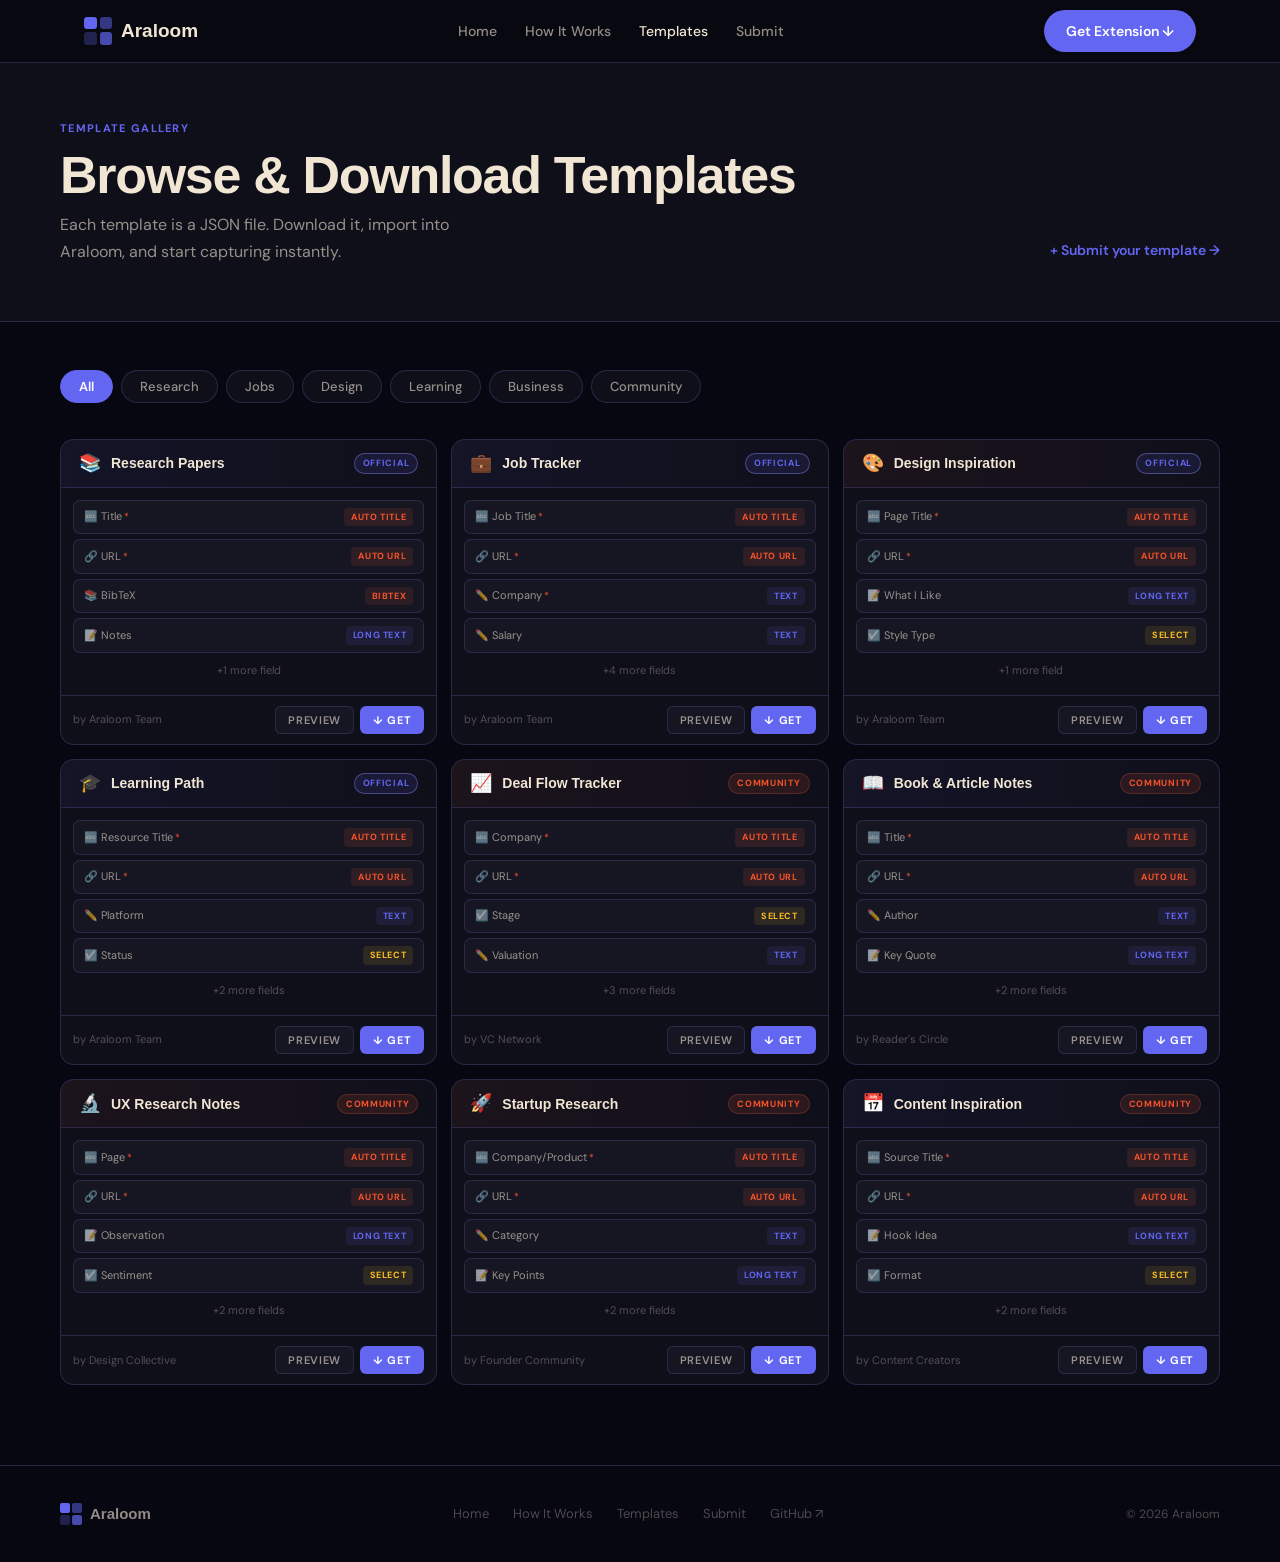
==== gallery.html @ 1cec3604 "Initial WIP site :)" ====
<!DOCTYPE html>
<html lang="en">

<head>
  <meta charset="UTF-8">
  <meta name="viewport" content="width=device-width, initial-scale=1.0">
  <title>Template Gallery : Araloom</title>
  <meta name="description"
    content="Browse and download Araloom templates. Import JSON templates into the extension instantly.">
  <link rel="preconnect" href="https://fonts.googleapis.com">
  <link
    href="https://fonts.googleapis.com/css2?family=ital,wght@0,400;0,500;0,700;1,400&family=DM+Sans:opsz,wght@9..40,300;9..40,400;9..40,500;9..40,700&display=swap"
    rel="stylesheet">
  <link rel="stylesheet" href="shared.css">
  <style>
    .page-hero {
      padding: 120px 24px 56px;
      border-bottom: 1px solid var(--border);
      background: var(--surface);
    }

    .page-hero-inner {
      max-width: 1160px;
      margin: 0 auto;
      display: flex;
      align-items: flex-end;
      justify-content: space-between;
      gap: 24px;
      flex-wrap: wrap;
    }

    .page-hero h1 {
      font-size: clamp(32px, 4.5vw, 52px);
      margin-bottom: 10px;
    }

    .page-hero p {
      font-size: 16px;
      color: var(--text-dim);
      max-width: 440px;
    }

    .submit-link {
      color: var(--indigo);
      text-decoration: none;
      font-size: 14px;
      font-weight: 600;
      display: flex;
      align-items: center;
      gap: 5px;
      white-space: nowrap;
      transition: opacity 0.2s;
      padding-bottom: 4px;
    }

    .submit-link:hover {
      opacity: 0.7;
    }

    /* Gallery layout */
    #gallery-section {
      background: var(--bg);
      padding: 48px 24px 80px;
    }

    .filter-bar {
      display: flex;
      gap: 8px;
      flex-wrap: wrap;
      margin-bottom: 36px;
    }

    .filter-btn {
      background: var(--surface);
      border: 1px solid var(--border);
      border-radius: 100px;
      padding: 7px 18px;
      font-size: 13px;
      font-weight: 500;
      color: var(--text-dim);
      cursor: pointer;
      transition: all 0.2s;
      font-family: 'DM Sans', sans-serif;
    }

    .filter-btn:hover {
      color: var(--text);
      border-color: rgba(255, 255, 255, 0.14);
    }

    .filter-btn.active {
      background: var(--indigo);
      border-color: var(--indigo);
      color: #fff;
      font-weight: 600;
    }

    .template-grid {
      display: grid;
      grid-template-columns: repeat(3, 1fr);
      gap: 14px;
    }

    .template-card {
      background: var(--surface);
      border: 1px solid var(--border);
      border-radius: 14px;
      overflow: hidden;
      transition: border-color 0.25s, transform 0.22s;
      display: flex;
      flex-direction: column;
      cursor: default;
    }

    .template-card:hover {
      border-color: var(--indigo-border);
      transform: translateY(-4px);
    }

    .card-thumb {
      height: 48px;
      padding: 0 18px;
      display: flex;
      align-items: center;
      gap: 10px;
      border-bottom: 1px solid var(--border);
    }

    .card-icon {
      font-size: 18px;
    }

    .card-name {
      font-family: 'Syne', sans-serif;
      font-weight: 700;
      font-size: 14px;
    }

    .card-badge {
      margin-left: auto;
      font-size: 9px;
      font-weight: 700;
      text-transform: uppercase;
      letter-spacing: 0.08em;
      padding: 2px 8px;
      border-radius: 100px;
      background: var(--orange-dim);
      color: var(--orange);
      border: 1px solid var(--orange-border);
    }

    .card-badge.official {
      background: var(--indigo-dim);
      color: var(--indigo);
      border-color: var(--indigo-border);
    }

    .card-fields {
      padding: 12px;
      display: flex;
      flex-direction: column;
      gap: 5px;
      flex: 1;
    }

    .card-field {
      background: var(--surface2);
      border: 1px solid var(--border);
      border-radius: 7px;
      padding: 7px 10px;
      display: flex;
      align-items: center;
      justify-content: space-between;
      gap: 8px;
    }

    .card-field-label {
      font-size: 11px;
      color: var(--text-dim);
    }

    .card-field-label .req {
      color: var(--orange);
      margin-left: 2px;
      font-size: 10px;
    }

    .field-type-pill {
      font-size: 9px;
      font-weight: 700;
      text-transform: uppercase;
      letter-spacing: 0.07em;
      padding: 2px 7px;
      border-radius: 4px;
      flex-shrink: 0;
    }

    .pill-auto {
      background: var(--orange-dim);
      color: var(--orange);
    }

    .pill-text {
      background: rgba(99, 102, 241, 0.1);
      color: var(--indigo);
    }

    .pill-textarea {
      background: rgba(99, 102, 241, 0.1);
      color: var(--indigo);
    }

    .pill-tags {
      background: rgba(52, 211, 153, 0.1);
      color: #34d399;
    }

    .pill-select {
      background: rgba(251, 191, 36, 0.1);
      color: #fbbf24;
    }

    .pill-bibtex {
      background: rgba(232, 93, 58, 0.1);
      color: var(--orange);
    }

    .pill-date {
      background: rgba(99, 102, 241, 0.1);
      color: var(--indigo);
    }

    .pill-number {
      background: rgba(99, 102, 241, 0.1);
      color: var(--indigo);
    }

    .pill-url {
      background: rgba(99, 102, 241, 0.1);
      color: var(--indigo);
    }

    .pill-default {
      background: var(--surface);
      color: var(--text-dim);
    }

    .card-footer {
      padding: 10px 12px;
      border-top: 1px solid var(--border);
      display: flex;
      align-items: center;
      justify-content: space-between;
      gap: 8px;
    }

    .card-author {
      font-size: 11px;
      color: var(--text-faint);
    }

    .card-actions {
      display: flex;
      gap: 6px;
    }

    .btn-dl {
      background: var(--indigo);
      color: #fff;
      border: none;
      border-radius: 6px;
      padding: 6px 13px;
      font-size: 11px;
      font-weight: 700;
      cursor: pointer;
      transition: opacity 0.2s;
      font-family: 'DM Sans', sans-serif;
      display: flex;
      align-items: center;
      gap: 4px;
      text-transform: uppercase;
      letter-spacing: 0.06em;
    }

    .btn-dl:hover {
      opacity: 0.82;
    }

    .btn-prev {
      background: var(--surface2);
      color: var(--text-dim);
      border: 1px solid var(--border);
      border-radius: 6px;
      padding: 6px 12px;
      font-size: 11px;
      font-weight: 600;
      cursor: pointer;
      transition: all 0.2s;
      font-family: 'DM Sans', sans-serif;
      text-transform: uppercase;
      letter-spacing: 0.06em;
    }

    .btn-prev:hover {
      border-color: var(--indigo-border);
      color: var(--text);
    }

    /* Empty state */
    .empty-state {
      grid-column: 1/-1;
      text-align: center;
      padding: 60px 20px;
      color: var(--text-faint);
      font-size: 15px;
    }

    /* ── MODAL ── */
    .modal {
      max-width: 560px;
    }

    .modal-meta-row {
      display: flex;
      gap: 10px;
      margin-bottom: 18px;
      flex-wrap: wrap;
    }

    .modal-meta-item {
      background: var(--bg);
      border: 1px solid var(--border);
      border-radius: 8px;
      padding: 10px 14px;
      flex: 1;
      min-width: 120px;
    }

    .modal-meta-label {
      font-size: 10px;
      text-transform: uppercase;
      letter-spacing: 0.1em;
      color: var(--text-faint);
      margin-bottom: 4px;
    }

    .modal-meta-val {
      font-size: 14px;
      color: var(--text);
      font-weight: 500;
    }

    .modal-fields-title {
      font-size: 11px;
      text-transform: uppercase;
      letter-spacing: 0.09em;
      color: var(--text-faint);
      margin-bottom: 10px;
    }

    .modal-fields {
      display: flex;
      flex-direction: column;
      gap: 6px;
      margin-bottom: 20px;
    }

    .modal-field {
      background: var(--bg);
      border: 1px solid var(--border);
      border-radius: 8px;
      padding: 10px 14px;
      display: flex;
      align-items: center;
      justify-content: space-between;
    }

    .modal-field-left {
      display: flex;
      flex-direction: column;
      gap: 2px;
    }

    .modal-field-name {
      font-size: 13px;
      color: var(--text);
      font-weight: 500;
    }

    .modal-field-hint {
      font-size: 11px;
      color: var(--text-faint);
    }

    .modal-field-right {
      display: flex;
      align-items: center;
      gap: 6px;
    }

    .req-dot {
      font-size: 10px;
      color: var(--orange);
      font-weight: 700;
      padding: 2px 7px;
      border-radius: 4px;
      background: var(--orange-dim);
      border: 1px solid var(--orange-border);
    }

    .modal-download-btn {
      width: 100%;
      background: var(--indigo);
      color: #fff;
      border: none;
      border-radius: 10px;
      padding: 14px;
      font-size: 14px;
      font-weight: 700;
      cursor: pointer;
      transition: opacity 0.2s;
      font-family: 'Syne', sans-serif;
      display: flex;
      align-items: center;
      justify-content: center;
      gap: 8px;
    }

    .modal-download-btn:hover {
      opacity: 0.86;
    }

    @media (max-width: 860px) {
      .template-grid {
        grid-template-columns: repeat(2, 1fr);
      }
    }

    @media (max-width: 560px) {
      .template-grid {
        grid-template-columns: 1fr;
      }

      .page-hero-inner {
        flex-direction: column;
        align-items: flex-start;
      }
    }
  </style>
</head>

<body>

  <nav>
    <div class="nav-inner">
      <a href="index.html" class="nav-logo">
        <div class="logo-mark"><span></span><span></span><span></span><span></span></div>
        Araloom
      </a>
      <ul class="nav-links">
        <li><a href="index.html">Home</a></li>
        <li><a href="how-it-works.html">How It Works</a></li>
        <li><a href="gallery.html" class="active">Templates</a></li>
        <li><a href="submit.html">Submit</a></li>
      </ul>
      <a href="#" class="btn-primary">Get Extension ↓</a>
    </div>
  </nav>

  <div class="page-hero">
    <div class="page-hero-inner">
      <div>
        <div class="section-label">Template Gallery</div>
        <h1>Browse & Download Templates</h1>
        <p>Each template is a JSON file. Download it, import into Araloom, and start capturing instantly.</p>
      </div>
      <a href="submit.html" class="submit-link">+ Submit your template →</a>
    </div>
  </div>

  <section id="gallery-section">
    <div class="container">
      <div class="filter-bar" id="filter-bar">
        <button class="filter-btn active" data-tag="all">All</button>
        <button class="filter-btn" data-tag="research">Research</button>
        <button class="filter-btn" data-tag="jobs">Jobs</button>
        <button class="filter-btn" data-tag="design">Design</button>
        <button class="filter-btn" data-tag="learning">Learning</button>
        <button class="filter-btn" data-tag="business">Business</button>
        <button class="filter-btn" data-tag="community">Community</button>
      </div>
      <div class="template-grid" id="template-grid"></div>
    </div>
  </section>

  <!-- MODAL -->
  <div class="modal-overlay" id="modal-overlay">
    <div class="modal" id="modal">
      <div class="modal-header">
        <h3 id="modal-title"></h3>
        <button class="modal-close" id="modal-close">✕</button>
      </div>
      <div class="modal-body">
        <p id="modal-desc" style="color:var(--text-dim); font-size:15px; margin-bottom:18px;"></p>
        <div class="modal-meta-row">
          <div class="modal-meta-item">
            <div class="modal-meta-label">Author</div>
            <div class="modal-meta-val" id="modal-author"></div>
          </div>
          <div class="modal-meta-item">
            <div class="modal-meta-label">Category</div>
            <div class="modal-meta-val" id="modal-category"></div>
          </div>
          <div class="modal-meta-item">
            <div class="modal-meta-label">Fields</div>
            <div class="modal-meta-val" id="modal-field-count"></div>
          </div>
        </div>
        <div class="modal-fields-title">Template Fields</div>
        <div class="modal-fields" id="modal-fields"></div>
        <button class="modal-download-btn" id="modal-dl-btn">↓ Download Template (.json)</button>
      </div>
    </div>
  </div>

  <footer>
    <div class="footer-inner">
      <div class="footer-logo">
        <div class="logo-mark" style="width:22px;height:22px;gap:2px;">
          <span style="border-radius:2px;"></span><span style="border-radius:2px;"></span>
          <span style="border-radius:2px;"></span><span style="border-radius:2px;"></span>
        </div>
        Araloom
      </div>
      <div class="footer-links">
        <a href="index.html">Home</a>
        <a href="how-it-works.html">How It Works</a>
        <a href="gallery.html">Templates</a>
        <a href="submit.html">Submit</a>
        <a href="https://github.com/YOUR_USERNAME/araloom" target="_blank" rel="noopener">GitHub ↗</a>
      </div>
      <div class="footer-copy">© 2026 Araloom</div>
    </div>
  </footer>

  <script>
    // ─────────────────────────────────────────────────────────────
    // TEMPLATE REGISTRY
    // In production: replace this array with a fetch() from your
    // GitHub raw URL, e.g.:
    //   const res = await fetch('https://raw.githubusercontent.com/YOUR_USERNAME/araloom/main/templates/registry.json');
    //   const { templates } = await res.json();
    //
    // Each template object mirrors your actual JSON format.
    // ─────────────────────────────────────────────────────────────
    const templates = [
      {
        id: "tab_mnksbnl6_f169c7r",
        name: "Research Papers",
        description: "Simplified capture for academic research title, URL, BibTeX citation, notes, and tags.",
        author: "Araloom Team",
        authorType: "official",
        category: "research",
        icon: "📚",
        color: "#6366f1",
        file: "research-papers.json",
        fieldSchema: [
          { id: "f1", label: "Title", type: "auto_title", required: true },
          { id: "f2", label: "URL", type: "auto_url", required: true },
          { id: "f3", label: "BibTeX", type: "bibtex", required: false, subFields: ["author", "year", "journal", "doi", "title"] },
          { id: "f4", label: "Notes", type: "textarea", required: false, placeholder: "Brief summary or takeaway..." },
          { id: "f5", label: "Tags", type: "tags", required: false, placeholder: "ai, nlp, math..." }
        ]
      },
      {
        id: "tpl_jobs_001",
        name: "Job Tracker",
        description: "Track applications from LinkedIn, Indeed, or any job board. Status, salary, deadline in one view.",
        author: "Araloom Team",
        authorType: "official",
        category: "jobs",
        icon: "💼",
        color: "#6366f1",
        file: "job-tracker.json",
        fieldSchema: [
          { id: "f1", label: "Job Title", type: "auto_title", required: true },
          { id: "f2", label: "URL", type: "auto_url", required: true },
          { id: "f3", label: "Company", type: "text", required: true },
          { id: "f4", label: "Salary", type: "text", required: false },
          {
            id: "f5", label: "Status", type: "select", required: false,
            options: ["Saved", "Applied", "Interviewing", "Offer", "Rejected"]
          },
          { id: "f6", label: "Deadline", type: "date", required: false },
          { id: "f7", label: "Notes", type: "textarea", required: false, placeholder: "Impressions, contacts, next steps..." },
          { id: "f8", label: "Tags", type: "tags", required: false }
        ]
      },
      {
        id: "tpl_design_001",
        name: "Design Inspiration",
        description: "Collect UI references, color palettes, and typography from any website. Build your visual moodboard.",
        author: "Araloom Team",
        authorType: "official",
        category: "design",
        icon: "🎨",
        color: "#e85d3a",
        file: "design-inspiration.json",
        fieldSchema: [
          { id: "f1", label: "Page Title", type: "auto_title", required: true },
          { id: "f2", label: "URL", type: "auto_url", required: true },
          { id: "f3", label: "What I Like", type: "textarea", required: false, placeholder: "Layout, colors, type choices..." },
          {
            id: "f4", label: "Style Type", type: "select", required: false,
            options: ["Minimal", "Brutalist", "Glassmorphism", "Gradient", "Dark", "Light", "Editorial"]
          },
          { id: "f5", label: "Tags", type: "tags", required: false, placeholder: "typography, dark-mode, cards..." }
        ]
      },
      {
        id: "tpl_learning_001",
        name: "Learning Path",
        description: "Structure online courses and tutorials. Track what you've learned and what to do next.",
        author: "Araloom Team",
        authorType: "official",
        category: "learning",
        icon: "🎓",
        color: "#6366f1",
        file: "learning-path.json",
        fieldSchema: [
          { id: "f1", label: "Resource Title", type: "auto_title", required: true },
          { id: "f2", label: "URL", type: "auto_url", required: true },
          { id: "f3", label: "Platform", type: "text", required: false },
          {
            id: "f4", label: "Status", type: "select", required: false,
            options: ["Not Started", "In Progress", "Completed", "Revisit"]
          },
          { id: "f5", label: "Key Takeaways", type: "textarea", required: false },
          { id: "f6", label: "Tags", type: "tags", required: false, placeholder: "python, ml, beginner..." }
        ]
      },
      {
        id: "tpl_biz_001",
        name: "Deal Flow Tracker",
        description: "Track startups, funding rounds, and investment signals from Crunchbase, TechCrunch, and more.",
        author: "VC Network",
        authorType: "community",
        category: "business",
        icon: "📈",
        color: "#e85d3a",
        file: "deal-flow.json",
        fieldSchema: [
          { id: "f1", label: "Company", type: "auto_title", required: true },
          { id: "f2", label: "URL", type: "auto_url", required: true },
          {
            id: "f3", label: "Stage", type: "select", required: false,
            options: ["Pre-seed", "Seed", "Series A", "Series B", "Growth", "Public"]
          },
          { id: "f4", label: "Valuation", type: "text", required: false },
          {
            id: "f5", label: "Thesis Fit", type: "select", required: false,
            options: ["Strong", "Moderate", "Weak", "Pass"]
          },
          { id: "f6", label: "Notes", type: "textarea", required: false },
          { id: "f7", label: "Tags", type: "tags", required: false, placeholder: "ai, fintech, b2b..." }
        ]
      },
      {
        id: "tpl_books_001",
        name: "Book & Article Notes",
        description: "Capture quotes, key ideas, and action items from anything you read online.",
        author: "Reader's Circle",
        authorType: "community",
        category: "learning",
        icon: "📖",
        color: "#6366f1",
        file: "book-notes.json",
        fieldSchema: [
          { id: "f1", label: "Title", type: "auto_title", required: true },
          { id: "f2", label: "URL", type: "auto_url", required: true },
          { id: "f3", label: "Author", type: "text", required: false },
          { id: "f4", label: "Key Quote", type: "textarea", required: false, placeholder: "The most important line..." },
          { id: "f5", label: "My Takeaway", type: "textarea", required: false },
          { id: "f6", label: "Tags", type: "tags", required: false }
        ]
      },
      {
        id: "tpl_ux_001",
        name: "UX Research Notes",
        description: "Collect competitor flows, user feedback patterns, and usability observations from any website.",
        author: "Design Collective",
        authorType: "community",
        category: "design",
        icon: "🔬",
        color: "#e85d3a",
        file: "ux-research.json",
        fieldSchema: [
          { id: "f1", label: "Page", type: "auto_title", required: true },
          { id: "f2", label: "URL", type: "auto_url", required: true },
          { id: "f3", label: "Observation", type: "textarea", required: false, placeholder: "What did you notice?" },
          {
            id: "f4", label: "Sentiment", type: "select", required: false,
            options: ["Positive", "Neutral", "Negative", "Mixed"]
          },
          { id: "f5", label: "Project Link", type: "text", required: false, placeholder: "@ProjectName" },
          { id: "f6", label: "Tags", type: "tags", required: false, placeholder: "onboarding, nav, cta..." }
        ]
      },
      {
        id: "tpl_startup_001",
        name: "Startup Research",
        description: "Track competitors, product launches, and market positioning from any source across the web.",
        author: "Founder Community",
        authorType: "community",
        category: "research",
        icon: "🚀",
        color: "#e85d3a",
        file: "startup-research.json",
        fieldSchema: [
          { id: "f1", label: "Company/Product", type: "auto_title", required: true },
          { id: "f2", label: "URL", type: "auto_url", required: true },
          { id: "f3", label: "Category", type: "text", required: false },
          { id: "f4", label: "Key Points", type: "textarea", required: false },
          {
            id: "f5", label: "Threat Level", type: "select", required: false,
            options: ["Low", "Medium", "High", "Watch"]
          },
          { id: "f6", label: "Tags", type: "tags", required: false }
        ]
      },
      {
        id: "tpl_content_001",
        name: "Content Inspiration",
        description: "Save ideas, hooks, and references for posts, videos, newsletters, and threads.",
        author: "Content Creators",
        authorType: "community",
        category: "business",
        icon: "📅",
        color: "#6366f1",
        file: "content-calendar.json",
        fieldSchema: [
          { id: "f1", label: "Source Title", type: "auto_title", required: true },
          { id: "f2", label: "URL", type: "auto_url", required: true },
          { id: "f3", label: "Hook Idea", type: "textarea", required: false, placeholder: "How could this become a post?" },
          {
            id: "f4", label: "Format", type: "select", required: false,
            options: ["Thread", "Newsletter", "Video", "Blog", "Short"]
          },
          {
            id: "f5", label: "Status", type: "select", required: false,
            options: ["Idea", "Draft", "Scheduled", "Published"]
          },
          { id: "f6", label: "Tags", type: "tags", required: false }
        ]
      }
    ];

    // ─────────────────────────────────────────────────────────────
    // FIELD TYPE → DISPLAY
    // ─────────────────────────────────────────────────────────────
    const TYPE_META = {
      auto_title: { label: "Auto Title", pill: "pill-auto", icon: "🔤" },
      auto_url: { label: "Auto URL", pill: "pill-auto", icon: "🔗" },
      text: { label: "Text", pill: "pill-text", icon: "✏️" },
      textarea: { label: "Long Text", pill: "pill-textarea", icon: "📝" },
      tags: { label: "Tags", pill: "pill-tags", icon: "🏷️" },
      select: { label: "Select", pill: "pill-select", icon: "☑️" },
      bibtex: { label: "BibTeX", pill: "pill-bibtex", icon: "📚" },
      date: { label: "Date", pill: "pill-date", icon: "📅" },
      number: { label: "Number", pill: "pill-number", icon: "🔢" },
      url: { label: "URL", pill: "pill-url", icon: "🌐" },
    };

    function typeMeta(type) {
      return TYPE_META[type] || { label: type, pill: "pill-default", icon: "⬜" };
    }

    // ─────────────────────────────────────────────────────────────
    // RENDER CARD — fields rendered from fieldSchema live
    // ─────────────────────────────────────────────────────────────
    function renderCard(t) {
      const isOfficial = t.authorType === 'official';
      const visibleFields = t.fieldSchema.slice(0, 4); // show max 4 on card
      const extra = t.fieldSchema.length - visibleFields.length;

      const fieldsHTML = visibleFields.map(f => {
        const meta = typeMeta(f.type);
        return `<div class="card-field">
      <span class="card-field-label">
        ${meta.icon} ${f.label}${f.required ? '<span class="req">*</span>' : ''}
      </span>
      <span class="field-type-pill ${meta.pill}">${meta.label}</span>
    </div>`;
      }).join('');

      const extraHTML = extra > 0
        ? `<div style="font-size:11px; color:var(--text-faint); text-align:center; padding:4px 0;">+${extra} more field${extra > 1 ? 's' : ''}</div>`
        : '';

      return `
    <div class="template-card" data-id="${t.id}" data-category="${t.category}" data-authortype="${t.authorType}">
      <div class="card-thumb" style="background:linear-gradient(90deg, ${t.color}10, transparent);">
        <span class="card-icon">${t.icon}</span>
        <span class="card-name">${t.name}</span>
        <span class="card-badge ${isOfficial ? 'official' : ''}">${isOfficial ? 'Official' : 'Community'}</span>
      </div>
      <div class="card-fields">
        ${fieldsHTML}
        ${extraHTML}
      </div>
      <div class="card-footer">
        <span class="card-author">by ${t.author}</span>
        <div class="card-actions">
          <button class="btn-prev" onclick="openModal('${t.id}')">Preview</button>
          <button class="btn-dl" onclick="downloadTemplate('${t.id}')">↓ Get</button>
        </div>
      </div>
    </div>
  `;
    }

    // ─────────────────────────────────────────────────────────────
    // FILTER + RENDER
    // ─────────────────────────────────────────────────────────────
    let activeTag = 'all';

    function renderGrid() {
      const grid = document.getElementById('template-grid');
      let filtered = templates;
      if (activeTag === 'community') {
        filtered = templates.filter(t => t.authorType === 'community');
      } else if (activeTag !== 'all') {
        filtered = templates.filter(t => t.category === activeTag);
      }
      if (filtered.length === 0) {
        grid.innerHTML = '<div class="empty-state">No templates in this category yet. <a href="submit.html" style="color:var(--indigo);">Submit one →</a></div>';
      } else {
        grid.innerHTML = filtered.map(renderCard).join('');
      }
    }

    document.getElementById('filter-bar').addEventListener('click', e => {
      const btn = e.target.closest('.filter-btn');
      if (!btn) return;
      activeTag = btn.dataset.tag;
      document.querySelectorAll('.filter-btn').forEach(b => b.classList.toggle('active', b.dataset.tag === activeTag));
      renderGrid();
    });

    // ─────────────────────────────────────────────────────────────
    // MODAL — full field preview rendered from schema
    // ─────────────────────────────────────────────────────────────
    let modalTemplate = null;

    function openModal(id) {
      const t = templates.find(x => x.id === id);
      if (!t) return;
      modalTemplate = t;

      document.getElementById('modal-title').textContent = `${t.icon} ${t.name}`;
      document.getElementById('modal-desc').textContent = t.description;
      document.getElementById('modal-author').textContent = t.author;
      document.getElementById('modal-category').textContent = t.category.charAt(0).toUpperCase() + t.category.slice(1);
      document.getElementById('modal-field-count').textContent = `${t.fieldSchema.length} fields`;

      // Render all fields in modal
      document.getElementById('modal-fields').innerHTML = t.fieldSchema.map(f => {
        const meta = typeMeta(f.type);
        const subInfo = f.subFields ? `<div class="modal-field-hint">Sub-fields: ${f.subFields.join(', ')}</div>` : '';
        const optInfo = f.options ? `<div class="modal-field-hint">Options: ${f.options.join(' · ')}</div>` : '';
        const phInfo = f.placeholder ? `<div class="modal-field-hint">e.g. "${f.placeholder}"</div>` : '';
        return `
      <div class="modal-field">
        <div class="modal-field-left">
          <div class="modal-field-name">${meta.icon} ${f.label}</div>
          ${subInfo}${optInfo}${phInfo}
        </div>
        <div class="modal-field-right">
          ${f.required ? '<span class="req-dot">Required</span>' : ''}
          <span class="field-type-pill ${meta.pill}">${meta.label}</span>
        </div>
      </div>
    `;
      }).join('');

      document.getElementById('modal-overlay').classList.add('open');
    }

    document.getElementById('modal-close').onclick = () => document.getElementById('modal-overlay').classList.remove('open');
    document.getElementById('modal-overlay').addEventListener('click', e => {
      if (e.target === document.getElementById('modal-overlay')) document.getElementById('modal-overlay').classList.remove('open');
    });

    // ─────────────────────────────────────────────────────────────
    // DOWNLOAD — fetches from your GitHub repo (raw URL)
    // Replace YOUR_USERNAME and YOUR_REPO with your real values.
    // ─────────────────────────────────────────────────────────────
    async function downloadTemplate(id) {
      const t = templates.find(x => x.id === id);
      if (!t) return;

      // In production, replace with real raw GitHub URL:
      // const url = `https://raw.githubusercontent.com/YOUR_USERNAME/YOUR_REPO/main/templates/${t.file}`;
      // const res = await fetch(url);
      // const json = await res.text();

      // DEMO: generate the JSON from registry data
      const json = JSON.stringify({
        color: t.color,
        createdAt: new Date().toISOString(),
        description: t.description,
        fieldSchema: t.fieldSchema,
        icon: t.icon,
        id: t.id,
        name: t.name,
        updatedAt: new Date().toISOString()
      }, null, 2);

      const blob = new Blob([json], { type: 'application/json' });
      const a = document.createElement('a');
      a.href = URL.createObjectURL(blob);
      a.download = `araloom-${t.file || t.id + '.json'}`;
      a.click();
      URL.revokeObjectURL(a.href);
    }

    document.getElementById('modal-dl-btn').onclick = () => {
      if (modalTemplate) downloadTemplate(modalTemplate.id);
    };

    // ─────────────────────────────────────────────────────────────
    renderGrid();
  </script>
</body>

</html>
---- shared.css ----
/* ── ARALOOM SHARED STYLES ── */
:root {
  --bg: #070711;
  --surface: #0f0f1a;
  --surface2: #161622;
  --border: rgba(50, 47, 83, 0.784);
  --border-hover: rgba(136, 138, 246, 0.486);
  --text: #f0e6d3;
  --text-dim: rgba(240, 230, 211, 0.6);
  --text-faint: rgba(240, 230, 211, 0.303);
  --indigo: #6366f1;
  --indigo-dim: rgba(99, 102, 241, 0.12);
  --indigo-border: rgba(131, 132, 239, 0.447);
  --orange: #f5532a;
  --orange-dim: rgba(232, 93, 58, 0.12);
  --orange-border: rgba(232, 93, 58, 0.25);
  --radius: 12px;
}

*,
*::before,
*::after {
  box-sizing: border-box;
  margin: 0;
  padding: 0;
}

html {
  scroll-behavior: smooth;
}

body {
  background: var(--bg);
  color: var(--text);
  font-family: 'DM Sans', sans-serif;
  font-size: 16px;
  line-height: 1.6;
  overflow-x: hidden;
  min-height: 100vh;
}

/* ── TYPOGRAPHY ── */
.font-display,
h1,
h2,
h3,
.nav-logo {
  font-family: 'Syne', sans-serif;
}

h1 {
  font-weight: 800;
  font-size: clamp(40px, 5.5vw, 68px);
  line-height: 1.05;
  letter-spacing: -0.025em;
}

h2 {
  font-weight: 800;
  font-size: clamp(28px, 4vw, 44px);
  line-height: 1.1;
  letter-spacing: -0.02em;
  margin-bottom: 14px;
}

h3 {
  font-weight: 700;
  font-size: 18px;
  margin-bottom: 8px;
}

p {
  line-height: 1.65;
}

.section-label {
  font-size: 11px;
  font-weight: 700;
  text-transform: uppercase;
  letter-spacing: 0.12em;
  color: var(--indigo);
  margin-bottom: 10px;
}

.section-sub {
  font-size: 17px;
  color: var(--text-dim);
  max-width: 520px;
  line-height: 1.65;
}

.section-header {
  margin-bottom: 52px;
}

.section-header.center {
  text-align: center;
}

.section-header.center .section-sub {
  margin: 0 auto;
}

/* ── LAYOUT ── */
.container {
  max-width: 1160px;
  margin: 0 auto;
}

section {
  padding: 88px 24px;
}

/* ── NAV ── */
nav {
  position: fixed;
  top: 0;
  left: 0;
  right: 0;
  z-index: 100;
  background: rgba(8, 8, 16, 0.9);
  backdrop-filter: blur(20px);
  border-bottom: 1px solid var(--border);
}

.nav-inner {
  max-width: 1160px;
  margin: 0 auto;
  padding: 0 24px;
  height: 62px;
  display: flex;
  align-items: center;
  justify-content: space-between;
}

.nav-logo {
  font-weight: 800;
  font-size: 19px;
  color: var(--text);
  text-decoration: none;
  display: flex;
  align-items: center;
  gap: 9px;
}

.logo-mark {
  width: 28px;
  height: 28px;
  display: grid;
  grid-template-columns: 1fr 1fr;
  gap: 3px;
}

.logo-mark span {
  border-radius: 3px;
  background: var(--indigo);
}

.logo-mark span:nth-child(2) {
  opacity: 0.5;
}

.logo-mark span:nth-child(3) {
  opacity: 0.28;
}

.logo-mark span:nth-child(4) {
  opacity: 0.7;
}

.nav-links {
  display: flex;
  align-items: center;
  gap: 28px;
  list-style: none;
}

.nav-links a {
  color: var(--text-dim);
  text-decoration: none;
  font-size: 14px;
  font-weight: 500;
  transition: color 0.2s;
}

.nav-links a:hover,
.nav-links a.active {
  color: var(--text);
}

/* ── BUTTONS ── */
.btn-primary {
  background: var(--indigo);
  color: #fff;
  border: none;
  border-radius: 100px;
  padding: 10px 22px;
  font-size: 14px;
  font-weight: 600;
  cursor: pointer;
  text-decoration: none;
  transition: opacity 0.2s, transform 0.15s;
  display: inline-flex;
  align-items: center;
  gap: 7px;
  font-family: 'DM Sans', sans-serif;
}

.btn-primary:hover {
  opacity: 0.88;
  transform: translateY(-1px);
}

.btn-ghost {
  background: transparent;
  color: var(--text);
  border: 1px solid var(--border);
  border-radius: 100px;
  padding: 10px 22px;
  font-size: 14px;
  font-weight: 500;
  cursor: pointer;
  text-decoration: none;
  transition: border-color 0.2s, transform 0.15s;
  display: inline-flex;
  align-items: center;
  gap: 7px;
  font-family: 'DM Sans', sans-serif;
}

.btn-ghost:hover {
  border-color: var(--indigo-border);
  transform: translateY(-1px);
}

.btn-sm {
  padding: 7px 16px;
  font-size: 13px;
  border-radius: 8px;
}

/* ── FOOTER ── */
footer {
  background: var(--bg);
  border-top: 1px solid var(--border);
  padding: 36px 24px;
}

.footer-inner {
  max-width: 1160px;
  margin: 0 auto;
  display: flex;
  align-items: center;
  justify-content: space-between;
  gap: 20px;
  flex-wrap: wrap;
}

.footer-logo {
  font-family: 'Syne', sans-serif;
  font-weight: 800;
  font-size: 15px;
  color: var(--text-dim);
  display: flex;
  align-items: center;
  gap: 8px;
}

.footer-links {
  display: flex;
  gap: 24px;
}

.footer-links a {
  font-size: 13px;
  color: var(--text-faint);
  text-decoration: none;
  transition: color 0.2s;
}

.footer-links a:hover {
  color: var(--text-dim);
}

.footer-copy {
  font-size: 12px;
  color: var(--text-faint);
}

/* ── MODAL ── */
.modal-overlay {
  position: fixed;
  inset: 0;
  z-index: 200;
  background: rgba(0, 0, 0, 0.78);
  backdrop-filter: blur(10px);
  display: none;
  align-items: center;
  justify-content: center;
  padding: 20px;
}

.modal-overlay.open {
  display: flex;
}

.modal {
  background: var(--surface);
  border: 1px solid var(--border);
  border-radius: 18px;
  width: 100%;
  max-height: 92vh;
  overflow-y: auto;
}

.modal-header {
  padding: 22px 26px;
  border-bottom: 1px solid var(--border);
  display: flex;
  align-items: center;
  justify-content: space-between;
  position: sticky;
  top: 0;
  background: var(--surface);
  z-index: 1;
}

.modal-header h3 {
  font-size: 18px;
}

.modal-close {
  background: var(--surface2);
  border: 1px solid var(--border);
  border-radius: 8px;
  width: 32px;
  height: 32px;
  display: flex;
  align-items: center;
  justify-content: center;
  cursor: pointer;
  color: var(--text-dim);
  font-size: 16px;
  transition: all 0.2s;
}

.modal-close:hover {
  border-color: var(--indigo-border);
  color: var(--text);
}

.modal-body {
  padding: 26px;
}

/* ── ANIMATIONS ── */
@keyframes fadeUp {
  from {
    opacity: 0;
    transform: translateY(20px);
  }

  to {
    opacity: 1;
    transform: translateY(0);
  }
}

.fade-up {
  animation: fadeUp 0.55s ease-out both;
}

.d1 {
  animation-delay: 0.05s;
}

.d2 {
  animation-delay: 0.12s;
}

.d3 {
  animation-delay: 0.2s;
}

.d4 {
  animation-delay: 0.28s;
}

.d5 {
  animation-delay: 0.36s;
}

@keyframes pulse {

  0%,
  100% {
    opacity: 1;
  }

  50% {
    opacity: 0.3;
  }
}

/* ── RESPONSIVE ── */
@media (max-width: 860px) {
  .nav-links {
    display: none;
  }

  section {
    padding: 64px 20px;
  }
}
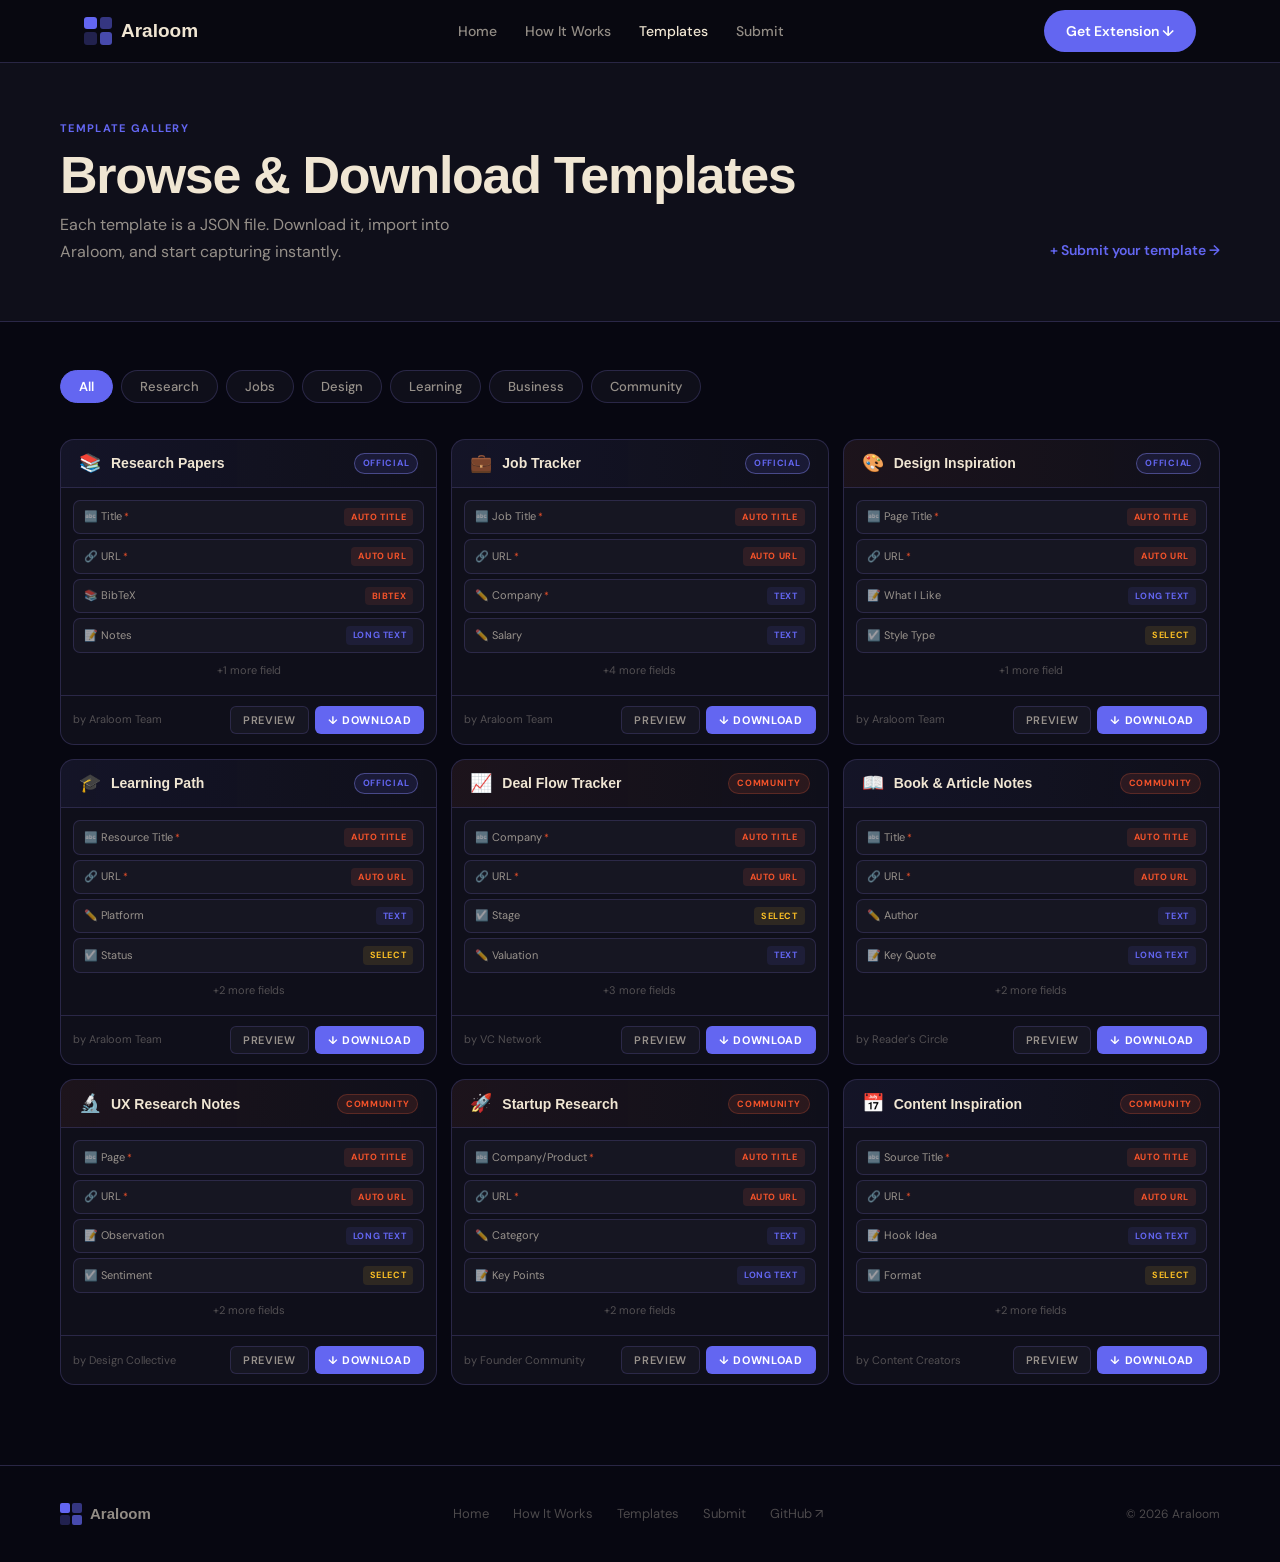
==== commit 4ea2050a: "Dev Changes before structure" ====
--- a/gallery.html
+++ b/gallery.html
@@ -812,7 +812,7 @@
         <span class="card-author">by ${t.author}</span>
         <div class="card-actions">
           <button class="btn-prev" onclick="openModal('${t.id}')">Preview</button>
-          <button class="btn-dl" onclick="downloadTemplate('${t.id}')">↓ Get</button>
+          <button class="btn-dl" onclick="downloadTemplate('${t.id}')">↓ Download</button>
         </div>
       </div>
     </div>
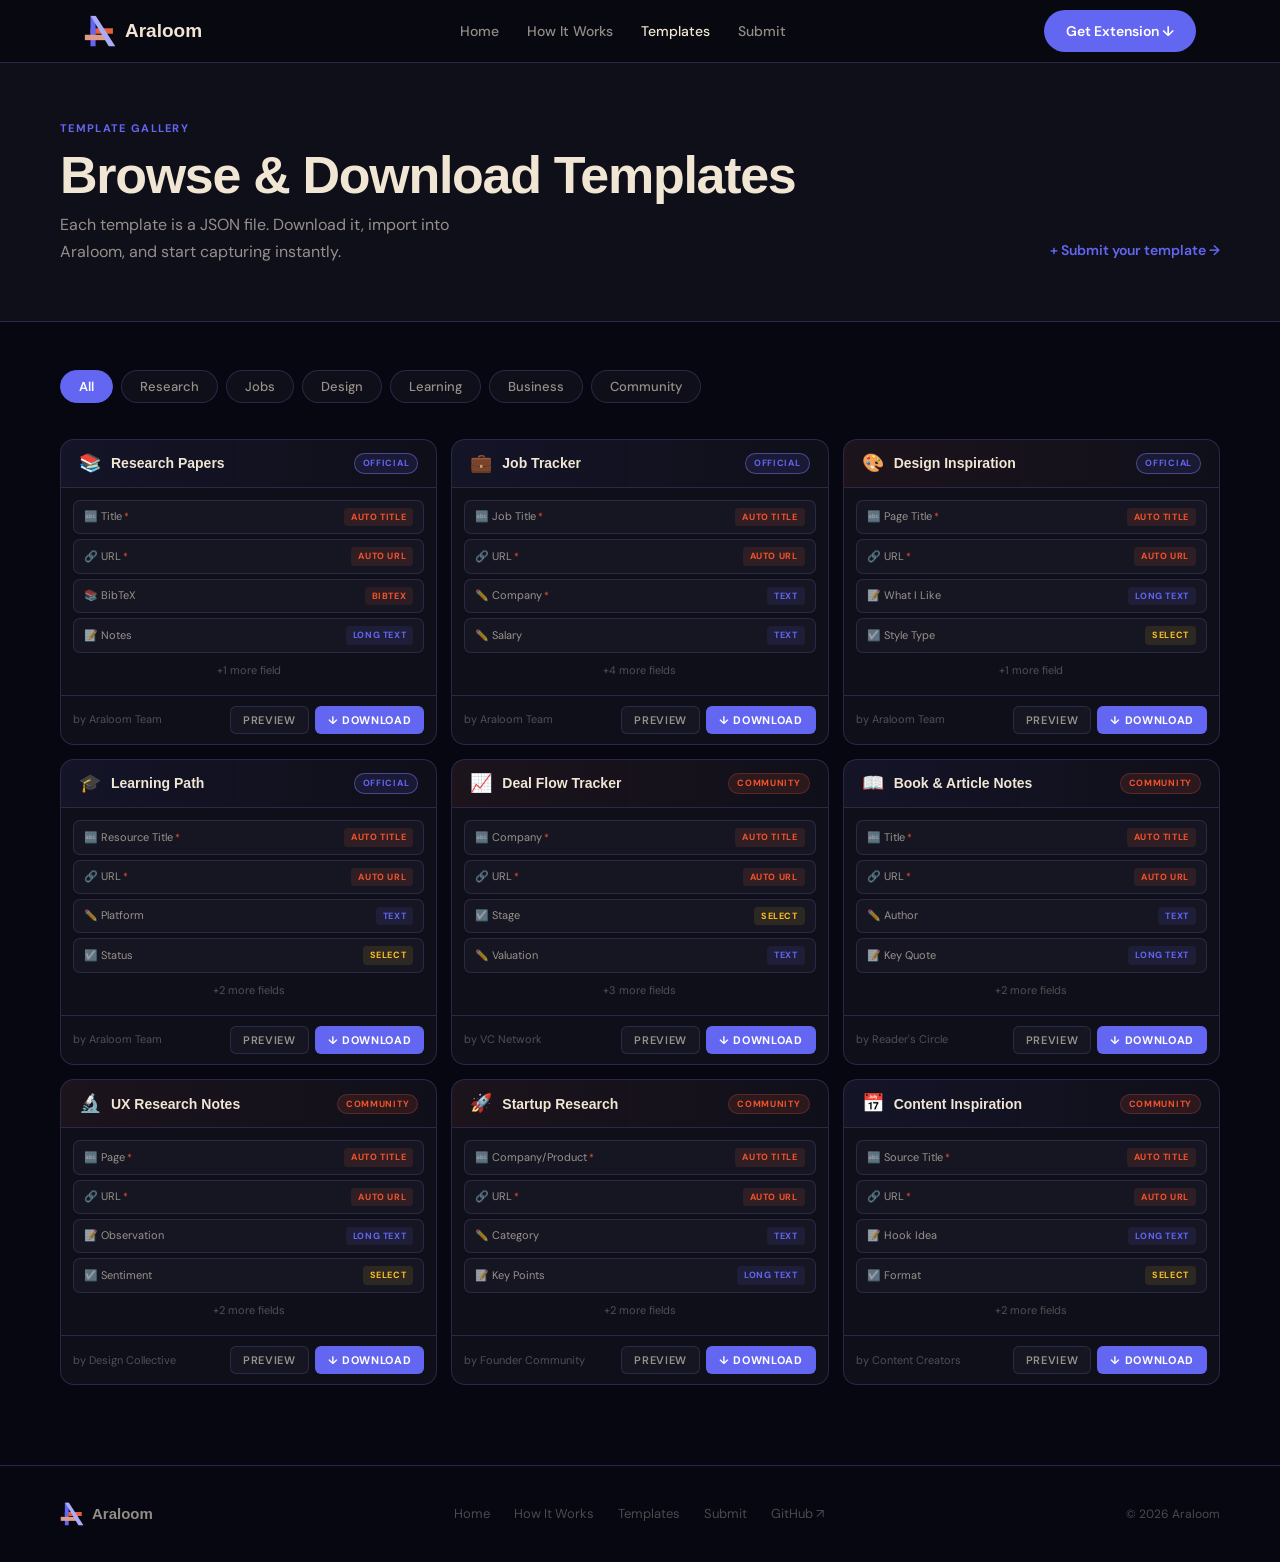
==== commit 2e6a3cd0: "logo swap" ====
--- a/gallery.html
+++ b/gallery.html
@@ -12,6 +12,8 @@
     href="https://fonts.googleapis.com/css2?family=ital,wght@0,400;0,500;0,700;1,400&family=DM+Sans:opsz,wght@9..40,300;9..40,400;9..40,500;9..40,700&display=swap"
     rel="stylesheet">
   <link rel="stylesheet" href="shared.css">
+  <link rel="icon" type="image/svg+xml" href="assets/favicon.svg">
+
   <style>
     .page-hero {
       padding: 120px 24px 56px;
@@ -454,9 +456,10 @@
   <nav>
     <div class="nav-inner">
       <a href="index.html" class="nav-logo">
-        <div class="logo-mark"><span></span><span></span><span></span><span></span></div>
+        <img src="assets/logo.svg" alt="Araloom Logo" class="logo-img">
         Araloom
       </a>
+
       <ul class="nav-links">
         <li><a href="index.html">Home</a></li>
         <li><a href="how-it-works.html">How It Works</a></li>
@@ -526,12 +529,10 @@
   <footer>
     <div class="footer-inner">
       <div class="footer-logo">
-        <div class="logo-mark" style="width:22px;height:22px;gap:2px;">
-          <span style="border-radius:2px;"></span><span style="border-radius:2px;"></span>
-          <span style="border-radius:2px;"></span><span style="border-radius:2px;"></span>
-        </div>
+        <img src="assets/logo.svg" alt="Araloom Logo" class="logo-img footer-logo-img">
         Araloom
       </div>
+
       <div class="footer-links">
         <a href="index.html">Home</a>
         <a href="how-it-works.html">How It Works</a>
--- a/shared.css
+++ b/shared.css
@@ -143,30 +143,18 @@
   gap: 9px;
 }
 
-.logo-mark {
-  width: 28px;
-  height: 28px;
-  display: grid;
-  grid-template-columns: 1fr 1fr;
-  gap: 3px;
-}
-
-.logo-mark span {
-  border-radius: 3px;
-  background: var(--indigo);
-}
-
-.logo-mark span:nth-child(2) {
-  opacity: 0.5;
-}
-
-.logo-mark span:nth-child(3) {
-  opacity: 0.28;
-}
-
-.logo-mark span:nth-child(4) {
-  opacity: 0.7;
-}
+.logo-img {
+  width: 32px;
+  height: 32px;
+  object-fit: contain;
+  display: block;
+}
+
+.footer-logo-img {
+  width: 24px;
+  height: 24px;
+}
+
 
 .nav-links {
   display: flex;
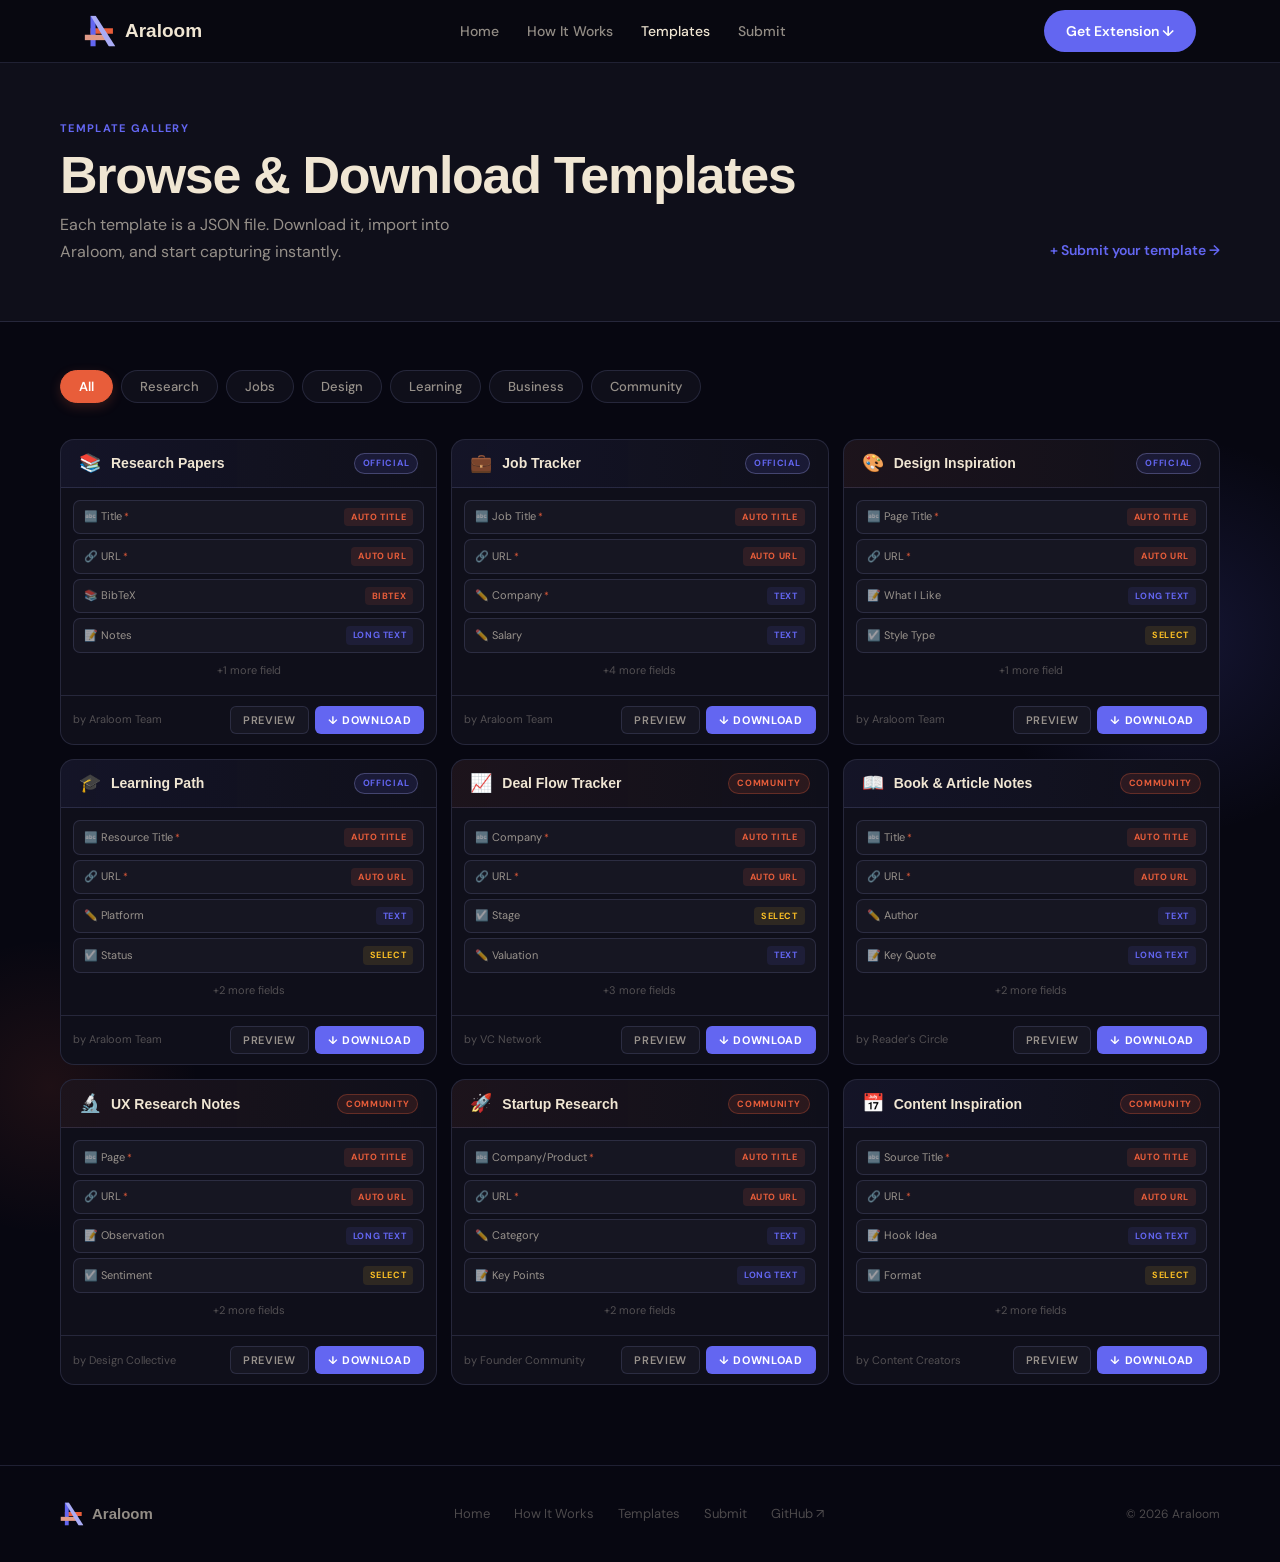
==== commit c338df4e: "branding palette swap" ====
--- a/gallery.html
+++ b/gallery.html
@@ -91,11 +91,13 @@
     }
 
     .filter-btn.active {
-      background: var(--indigo);
-      border-color: var(--indigo);
+      background: var(--orange);
+      border-color: var(--orange);
       color: #fff;
       font-weight: 600;
-    }
+      box-shadow: 0 4px 12px rgba(232, 93, 58, 0.2);
+    }
+
 
     .template-grid {
       display: grid;
@@ -481,8 +483,11 @@
     </div>
   </div>
 
-  <section id="gallery-section">
-    <div class="container">
+  <section id="gallery-section" style="position:relative; overflow:hidden;">
+    <div class="glow-violet" style="top:10%; right:-100px;"></div>
+    <div class="glow-orange" style="bottom:20%; left:-100px;"></div>
+    <div class="container" style="position:relative; z-index:1;">
+
       <div class="filter-bar" id="filter-bar">
         <button class="filter-btn active" data-tag="all">All</button>
         <button class="filter-btn" data-tag="research">Research</button>
--- a/shared.css
+++ b/shared.css
@@ -3,18 +3,24 @@
   --bg: #070711;
   --surface: #0f0f1a;
   --surface2: #161622;
-  --border: rgba(50, 47, 83, 0.784);
-  --border-hover: rgba(136, 138, 246, 0.486);
+  --border: rgba(170, 172, 246, 0.15); /* Using Light Lavender hint */
+  --border-hover: rgba(170, 172, 246, 0.4);
   --text: #f0e6d3;
   --text-dim: rgba(240, 230, 211, 0.6);
-  --text-faint: rgba(240, 230, 211, 0.303);
-  --indigo: #6366f1;
+  --text-faint: rgba(240, 230, 211, 0.3);
+  
+  --indigo: #6366f1; /* Dark Violet */
+  --indigo-light: #aaacf6; /* Light Lavender */
   --indigo-dim: rgba(99, 102, 241, 0.12);
-  --indigo-border: rgba(131, 132, 239, 0.447);
-  --orange: #f5532a;
+  --indigo-border: rgba(170, 172, 246, 0.3);
+  
+  --orange: #e85d3a; /* Main Orange */
+  --orange-light: #e09a88; /* Light Orange */
   --orange-dim: rgba(232, 93, 58, 0.12);
-  --orange-border: rgba(232, 93, 58, 0.25);
+  --orange-border: rgba(232, 93, 58, 0.3);
+  
   --radius: 12px;
+
 }
 
 *,
@@ -391,6 +397,37 @@
 }
 
 /* ── RESPONSIVE ── */
+/* ── UTILITIES ── */
+.text-orange { color: var(--orange); }
+.text-indigo { color: var(--indigo); }
+.bg-orange { background: var(--orange); }
+.bg-indigo { background: var(--indigo); }
+
+.glow-violet {
+  position: absolute;
+  width: 400px;
+  height: 400px;
+  background: radial-gradient(circle, rgba(99, 102, 241, 0.15) 0%, transparent 70%);
+  pointer-events: none;
+  z-index: 0;
+}
+
+.glow-orange {
+  position: absolute;
+  width: 300px;
+  height: 300px;
+  background: radial-gradient(circle, rgba(232, 93, 58, 0.1) 0%, transparent 70%);
+  pointer-events: none;
+  z-index: 0;
+}
+
+/* Glassmorphism utility */
+.glass {
+  background: rgba(22, 22, 34, 0.6);
+  backdrop-filter: blur(12px);
+  border: 1px solid rgba(170, 172, 246, 0.1);
+}
+
 @media (max-width: 860px) {
   .nav-links {
     display: none;
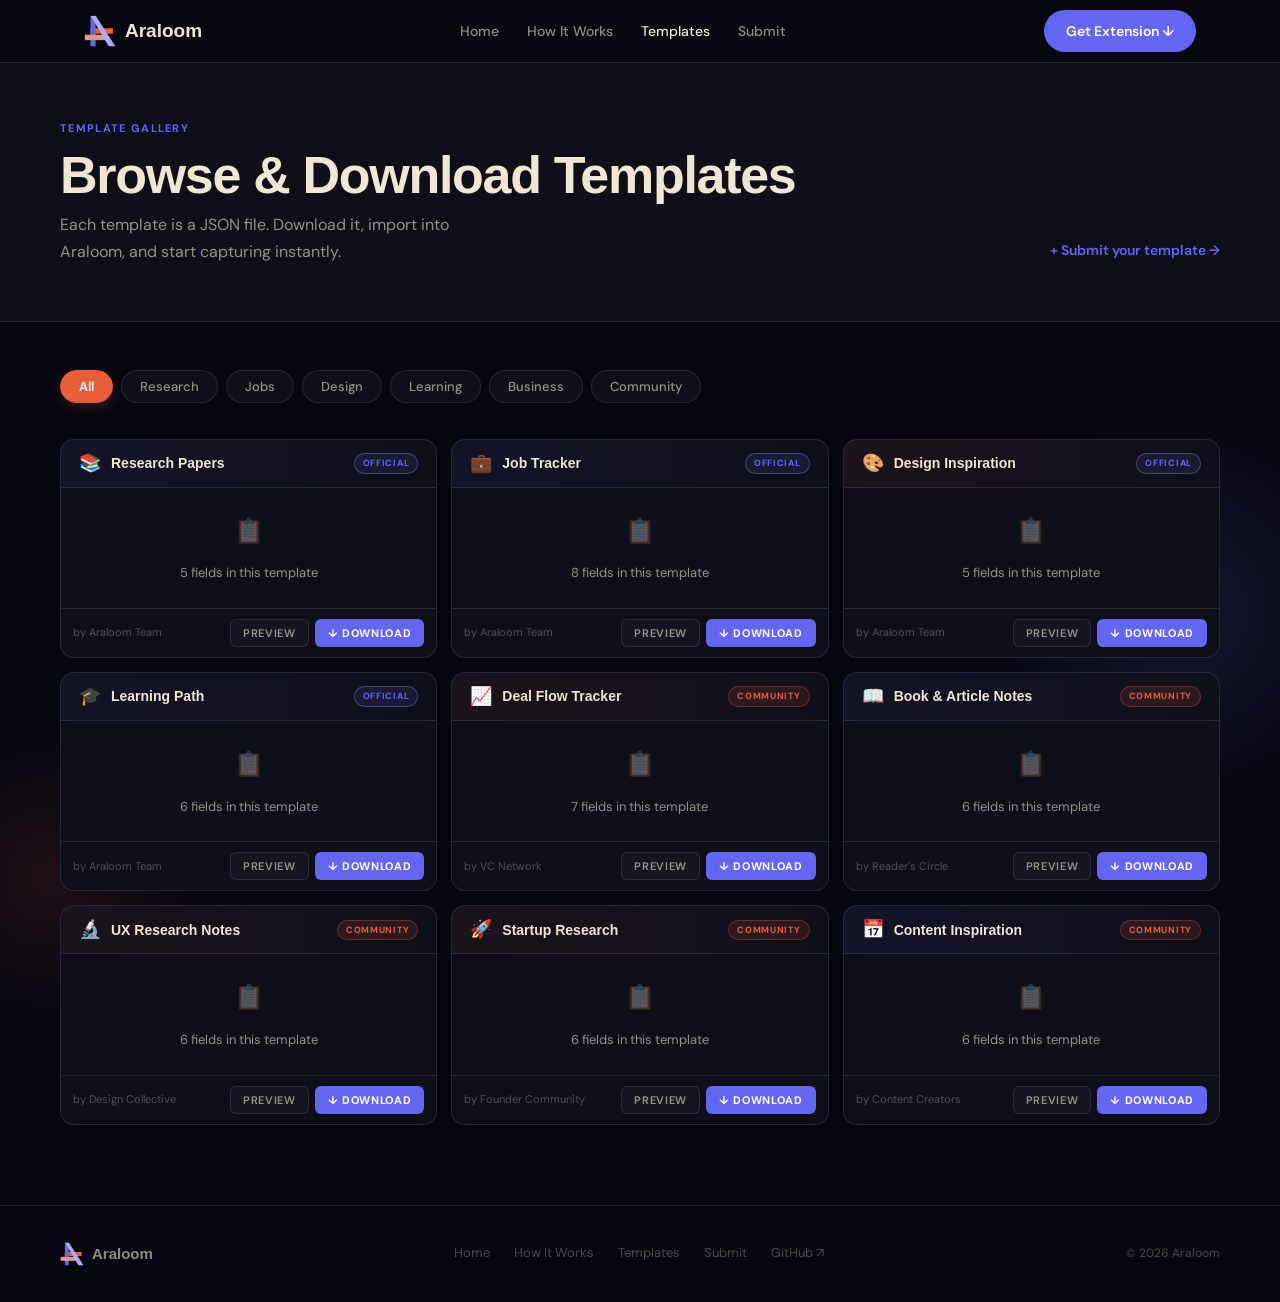
==== commit 21540d7f: "Dynamic Template Load -- In progress" ====
--- a/gallery.html
+++ b/gallery.html
@@ -13,6 +13,8 @@
     rel="stylesheet">
   <link rel="stylesheet" href="shared.css">
   <link rel="icon" type="image/svg+xml" href="assets/favicon.svg">
+  <script src="templates-data.js"></script>
+
 
   <style>
     .page-hero {
@@ -551,215 +553,21 @@
 
   <script>
     // ─────────────────────────────────────────────────────────────
-    // TEMPLATE REGISTRY
-    // In production: replace this array with a fetch() from your
-    // GitHub raw URL, e.g.:
-    //   const res = await fetch('https://raw.githubusercontent.com/YOUR_USERNAME/araloom/main/templates/registry.json');
-    //   const { templates } = await res.json();
-    //
-    // Each template object mirrors your actual JSON format.
-    // ─────────────────────────────────────────────────────────────
-    const templates = [
-      {
-        id: "tab_mnksbnl6_f169c7r",
-        name: "Research Papers",
-        description: "Simplified capture for academic research title, URL, BibTeX citation, notes, and tags.",
-        author: "Araloom Team",
-        authorType: "official",
-        category: "research",
-        icon: "📚",
-        color: "#6366f1",
-        file: "research-papers.json",
-        fieldSchema: [
-          { id: "f1", label: "Title", type: "auto_title", required: true },
-          { id: "f2", label: "URL", type: "auto_url", required: true },
-          { id: "f3", label: "BibTeX", type: "bibtex", required: false, subFields: ["author", "year", "journal", "doi", "title"] },
-          { id: "f4", label: "Notes", type: "textarea", required: false, placeholder: "Brief summary or takeaway..." },
-          { id: "f5", label: "Tags", type: "tags", required: false, placeholder: "ai, nlp, math..." }
-        ]
-      },
-      {
-        id: "tpl_jobs_001",
-        name: "Job Tracker",
-        description: "Track applications from LinkedIn, Indeed, or any job board. Status, salary, deadline in one view.",
-        author: "Araloom Team",
-        authorType: "official",
-        category: "jobs",
-        icon: "💼",
-        color: "#6366f1",
-        file: "job-tracker.json",
-        fieldSchema: [
-          { id: "f1", label: "Job Title", type: "auto_title", required: true },
-          { id: "f2", label: "URL", type: "auto_url", required: true },
-          { id: "f3", label: "Company", type: "text", required: true },
-          { id: "f4", label: "Salary", type: "text", required: false },
-          {
-            id: "f5", label: "Status", type: "select", required: false,
-            options: ["Saved", "Applied", "Interviewing", "Offer", "Rejected"]
-          },
-          { id: "f6", label: "Deadline", type: "date", required: false },
-          { id: "f7", label: "Notes", type: "textarea", required: false, placeholder: "Impressions, contacts, next steps..." },
-          { id: "f8", label: "Tags", type: "tags", required: false }
-        ]
-      },
-      {
-        id: "tpl_design_001",
-        name: "Design Inspiration",
-        description: "Collect UI references, color palettes, and typography from any website. Build your visual moodboard.",
-        author: "Araloom Team",
-        authorType: "official",
-        category: "design",
-        icon: "🎨",
-        color: "#e85d3a",
-        file: "design-inspiration.json",
-        fieldSchema: [
-          { id: "f1", label: "Page Title", type: "auto_title", required: true },
-          { id: "f2", label: "URL", type: "auto_url", required: true },
-          { id: "f3", label: "What I Like", type: "textarea", required: false, placeholder: "Layout, colors, type choices..." },
-          {
-            id: "f4", label: "Style Type", type: "select", required: false,
-            options: ["Minimal", "Brutalist", "Glassmorphism", "Gradient", "Dark", "Light", "Editorial"]
-          },
-          { id: "f5", label: "Tags", type: "tags", required: false, placeholder: "typography, dark-mode, cards..." }
-        ]
-      },
-      {
-        id: "tpl_learning_001",
-        name: "Learning Path",
-        description: "Structure online courses and tutorials. Track what you've learned and what to do next.",
-        author: "Araloom Team",
-        authorType: "official",
-        category: "learning",
-        icon: "🎓",
-        color: "#6366f1",
-        file: "learning-path.json",
-        fieldSchema: [
-          { id: "f1", label: "Resource Title", type: "auto_title", required: true },
-          { id: "f2", label: "URL", type: "auto_url", required: true },
-          { id: "f3", label: "Platform", type: "text", required: false },
-          {
-            id: "f4", label: "Status", type: "select", required: false,
-            options: ["Not Started", "In Progress", "Completed", "Revisit"]
-          },
-          { id: "f5", label: "Key Takeaways", type: "textarea", required: false },
-          { id: "f6", label: "Tags", type: "tags", required: false, placeholder: "python, ml, beginner..." }
-        ]
-      },
-      {
-        id: "tpl_biz_001",
-        name: "Deal Flow Tracker",
-        description: "Track startups, funding rounds, and investment signals from Crunchbase, TechCrunch, and more.",
-        author: "VC Network",
-        authorType: "community",
-        category: "business",
-        icon: "📈",
-        color: "#e85d3a",
-        file: "deal-flow.json",
-        fieldSchema: [
-          { id: "f1", label: "Company", type: "auto_title", required: true },
-          { id: "f2", label: "URL", type: "auto_url", required: true },
-          {
-            id: "f3", label: "Stage", type: "select", required: false,
-            options: ["Pre-seed", "Seed", "Series A", "Series B", "Growth", "Public"]
-          },
-          { id: "f4", label: "Valuation", type: "text", required: false },
-          {
-            id: "f5", label: "Thesis Fit", type: "select", required: false,
-            options: ["Strong", "Moderate", "Weak", "Pass"]
-          },
-          { id: "f6", label: "Notes", type: "textarea", required: false },
-          { id: "f7", label: "Tags", type: "tags", required: false, placeholder: "ai, fintech, b2b..." }
-        ]
-      },
-      {
-        id: "tpl_books_001",
-        name: "Book & Article Notes",
-        description: "Capture quotes, key ideas, and action items from anything you read online.",
-        author: "Reader's Circle",
-        authorType: "community",
-        category: "learning",
-        icon: "📖",
-        color: "#6366f1",
-        file: "book-notes.json",
-        fieldSchema: [
-          { id: "f1", label: "Title", type: "auto_title", required: true },
-          { id: "f2", label: "URL", type: "auto_url", required: true },
-          { id: "f3", label: "Author", type: "text", required: false },
-          { id: "f4", label: "Key Quote", type: "textarea", required: false, placeholder: "The most important line..." },
-          { id: "f5", label: "My Takeaway", type: "textarea", required: false },
-          { id: "f6", label: "Tags", type: "tags", required: false }
-        ]
-      },
-      {
-        id: "tpl_ux_001",
-        name: "UX Research Notes",
-        description: "Collect competitor flows, user feedback patterns, and usability observations from any website.",
-        author: "Design Collective",
-        authorType: "community",
-        category: "design",
-        icon: "🔬",
-        color: "#e85d3a",
-        file: "ux-research.json",
-        fieldSchema: [
-          { id: "f1", label: "Page", type: "auto_title", required: true },
-          { id: "f2", label: "URL", type: "auto_url", required: true },
-          { id: "f3", label: "Observation", type: "textarea", required: false, placeholder: "What did you notice?" },
-          {
-            id: "f4", label: "Sentiment", type: "select", required: false,
-            options: ["Positive", "Neutral", "Negative", "Mixed"]
-          },
-          { id: "f5", label: "Project Link", type: "text", required: false, placeholder: "@ProjectName" },
-          { id: "f6", label: "Tags", type: "tags", required: false, placeholder: "onboarding, nav, cta..." }
-        ]
-      },
-      {
-        id: "tpl_startup_001",
-        name: "Startup Research",
-        description: "Track competitors, product launches, and market positioning from any source across the web.",
-        author: "Founder Community",
-        authorType: "community",
-        category: "research",
-        icon: "🚀",
-        color: "#e85d3a",
-        file: "startup-research.json",
-        fieldSchema: [
-          { id: "f1", label: "Company/Product", type: "auto_title", required: true },
-          { id: "f2", label: "URL", type: "auto_url", required: true },
-          { id: "f3", label: "Category", type: "text", required: false },
-          { id: "f4", label: "Key Points", type: "textarea", required: false },
-          {
-            id: "f5", label: "Threat Level", type: "select", required: false,
-            options: ["Low", "Medium", "High", "Watch"]
-          },
-          { id: "f6", label: "Tags", type: "tags", required: false }
-        ]
-      },
-      {
-        id: "tpl_content_001",
-        name: "Content Inspiration",
-        description: "Save ideas, hooks, and references for posts, videos, newsletters, and threads.",
-        author: "Content Creators",
-        authorType: "community",
-        category: "business",
-        icon: "📅",
-        color: "#6366f1",
-        file: "content-calendar.json",
-        fieldSchema: [
-          { id: "f1", label: "Source Title", type: "auto_title", required: true },
-          { id: "f2", label: "URL", type: "auto_url", required: true },
-          { id: "f3", label: "Hook Idea", type: "textarea", required: false, placeholder: "How could this become a post?" },
-          {
-            id: "f4", label: "Format", type: "select", required: false,
-            options: ["Thread", "Newsletter", "Video", "Blog", "Short"]
-          },
-          {
-            id: "f5", label: "Status", type: "select", required: false,
-            options: ["Idea", "Draft", "Scheduled", "Published"]
-          },
-          { id: "f6", label: "Tags", type: "tags", required: false }
-        ]
+    // TEMPLATE SYSTEM (CORS-Safe Bundle)
+    // ─────────────────────────────────────────────────────────────
+    let templatesRegistry = [];
+    let activeTag = 'all';
+
+    function initGallery() {
+      // Use the bundled data from templates-data.js
+      if (window.ARALOOM_TEMPLATES) {
+        templatesRegistry = window.ARALOOM_TEMPLATES.registry;
+        renderGrid();
+      } else {
+        console.error('Template data bundle not found.');
+        document.getElementById('template-grid').innerHTML = '<div class="empty-state">Error: Template data missing.</div>';
       }
-    ];
+    }
 
     // ─────────────────────────────────────────────────────────────
     // FIELD TYPE → DISPLAY
@@ -782,27 +590,11 @@
     }
 
     // ─────────────────────────────────────────────────────────────
-    // RENDER CARD — fields rendered from fieldSchema live
+    // RENDER CARD
     // ─────────────────────────────────────────────────────────────
     function renderCard(t) {
       const isOfficial = t.authorType === 'official';
-      const visibleFields = t.fieldSchema.slice(0, 4); // show max 4 on card
-      const extra = t.fieldSchema.length - visibleFields.length;
-
-      const fieldsHTML = visibleFields.map(f => {
-        const meta = typeMeta(f.type);
-        return `<div class="card-field">
-      <span class="card-field-label">
-        ${meta.icon} ${f.label}${f.required ? '<span class="req">*</span>' : ''}
-      </span>
-      <span class="field-type-pill ${meta.pill}">${meta.label}</span>
-    </div>`;
-      }).join('');
-
-      const extraHTML = extra > 0
-        ? `<div style="font-size:11px; color:var(--text-faint); text-align:center; padding:4px 0;">+${extra} more field${extra > 1 ? 's' : ''}</div>`
-        : '';
-
+      
       return `
     <div class="template-card" data-id="${t.id}" data-category="${t.category}" data-authortype="${t.authorType}">
       <div class="card-thumb" style="background:linear-gradient(90deg, ${t.color}10, transparent);">
@@ -810,9 +602,9 @@
         <span class="card-name">${t.name}</span>
         <span class="card-badge ${isOfficial ? 'official' : ''}">${isOfficial ? 'Official' : 'Community'}</span>
       </div>
-      <div class="card-fields">
-        ${fieldsHTML}
-        ${extraHTML}
+      <div class="card-fields" style="padding: 24px; text-align: center; color: var(--text-dim); font-size: 13px;">
+         <div style="font-size: 24px; margin-bottom: 8px; opacity: 0.5;">📋</div>
+         ${t.fieldCount} fields in this template
       </div>
       <div class="card-footer">
         <span class="card-author">by ${t.author}</span>
@@ -828,16 +620,15 @@
     // ─────────────────────────────────────────────────────────────
     // FILTER + RENDER
     // ─────────────────────────────────────────────────────────────
-    let activeTag = 'all';
-
     function renderGrid() {
       const grid = document.getElementById('template-grid');
-      let filtered = templates;
+      let filtered = templatesRegistry;
       if (activeTag === 'community') {
-        filtered = templates.filter(t => t.authorType === 'community');
+        filtered = templatesRegistry.filter(t => t.authorType === 'community');
       } else if (activeTag !== 'all') {
-        filtered = templates.filter(t => t.category === activeTag);
+        filtered = templatesRegistry.filter(t => t.category === activeTag);
       }
+      
       if (filtered.length === 0) {
         grid.innerHTML = '<div class="empty-state">No templates in this category yet. <a href="submit.html" style="color:var(--indigo);">Submit one →</a></div>';
       } else {
@@ -854,42 +645,42 @@
     });
 
     // ─────────────────────────────────────────────────────────────
-    // MODAL — full field preview rendered from schema
-    // ─────────────────────────────────────────────────────────────
-    let modalTemplate = null;
+    // MODAL — Bundle-based
+    // ─────────────────────────────────────────────────────────────
+    let activeTemplateId = null;
 
     function openModal(id) {
-      const t = templates.find(x => x.id === id);
-      if (!t) return;
-      modalTemplate = t;
-
+      const t = window.ARALOOM_TEMPLATES.details[id];
+      const registryEntry = templatesRegistry.find(x => x.id === id);
+      if (!t || !registryEntry) return;
+      
+      activeTemplateId = id;
+      
+      document.getElementById('modal-overlay').classList.add('open');
       document.getElementById('modal-title').textContent = `${t.icon} ${t.name}`;
       document.getElementById('modal-desc').textContent = t.description;
       document.getElementById('modal-author').textContent = t.author;
-      document.getElementById('modal-category').textContent = t.category.charAt(0).toUpperCase() + t.category.slice(1);
+      document.getElementById('modal-category').textContent = registryEntry.category.charAt(0).toUpperCase() + registryEntry.category.slice(1);
       document.getElementById('modal-field-count').textContent = `${t.fieldSchema.length} fields`;
 
-      // Render all fields in modal
       document.getElementById('modal-fields').innerHTML = t.fieldSchema.map(f => {
         const meta = typeMeta(f.type);
         const subInfo = f.subFields ? `<div class="modal-field-hint">Sub-fields: ${f.subFields.join(', ')}</div>` : '';
         const optInfo = f.options ? `<div class="modal-field-hint">Options: ${f.options.join(' · ')}</div>` : '';
         const phInfo = f.placeholder ? `<div class="modal-field-hint">e.g. "${f.placeholder}"</div>` : '';
         return `
-      <div class="modal-field">
-        <div class="modal-field-left">
-          <div class="modal-field-name">${meta.icon} ${f.label}</div>
-          ${subInfo}${optInfo}${phInfo}
-        </div>
-        <div class="modal-field-right">
-          ${f.required ? '<span class="req-dot">Required</span>' : ''}
-          <span class="field-type-pill ${meta.pill}">${meta.label}</span>
-        </div>
-      </div>
-    `;
+          <div class="modal-field">
+            <div class="modal-field-left">
+              <div class="modal-field-name">${meta.icon} ${f.label}</div>
+              ${subInfo}${optInfo}${phInfo}
+            </div>
+            <div class="modal-field-right">
+              ${f.required ? '<span class="req-dot">Required</span>' : ''}
+              <span class="field-type-pill ${meta.pill}">${meta.label}</span>
+            </div>
+          </div>
+        `;
       }).join('');
-
-      document.getElementById('modal-overlay').classList.add('open');
     }
 
     document.getElementById('modal-close').onclick = () => document.getElementById('modal-overlay').classList.remove('open');
@@ -898,44 +689,34 @@
     });
 
     // ─────────────────────────────────────────────────────────────
-    // DOWNLOAD — fetches from your GitHub repo (raw URL)
-    // Replace YOUR_USERNAME and YOUR_REPO with your real values.
-    // ─────────────────────────────────────────────────────────────
-    async function downloadTemplate(id) {
-      const t = templates.find(x => x.id === id);
-      if (!t) return;
-
-      // In production, replace with real raw GitHub URL:
-      // const url = `https://raw.githubusercontent.com/YOUR_USERNAME/YOUR_REPO/main/templates/${t.file}`;
-      // const res = await fetch(url);
-      // const json = await res.text();
-
-      // DEMO: generate the JSON from registry data
+    // DOWNLOAD — Local Download
+    // ─────────────────────────────────────────────────────────────
+    function downloadTemplate(id) {
+      const t = window.ARALOOM_TEMPLATES.details[id];
+      const registryEntry = templatesRegistry.find(x => x.id === id);
+      if (!t || !registryEntry) return;
+
       const json = JSON.stringify({
-        color: t.color,
-        createdAt: new Date().toISOString(),
-        description: t.description,
-        fieldSchema: t.fieldSchema,
-        icon: t.icon,
-        id: t.id,
-        name: t.name,
+        ...t,
+        createdAt: t.createdAt || new Date().toISOString(),
         updatedAt: new Date().toISOString()
       }, null, 2);
 
       const blob = new Blob([json], { type: 'application/json' });
       const a = document.createElement('a');
       a.href = URL.createObjectURL(blob);
-      a.download = `araloom-${t.file || t.id + '.json'}`;
+      a.download = `araloom-${registryEntry.file}`;
       a.click();
       URL.revokeObjectURL(a.href);
     }
 
     document.getElementById('modal-dl-btn').onclick = () => {
-      if (modalTemplate) downloadTemplate(modalTemplate.id);
+      if (activeTemplateId) downloadTemplate(activeTemplateId);
     };
 
-    // ─────────────────────────────────────────────────────────────
-    renderGrid();
+    // Initialize
+    initGallery();
+
   </script>
 </body>
 
--- a/shared.css
+++ b/shared.css
@@ -114,8 +114,9 @@
 }
 
 section {
-  padding: 88px 24px;
-}
+  padding: 120px 24px;
+}
+
 
 /* ── NAV ── */
 nav {
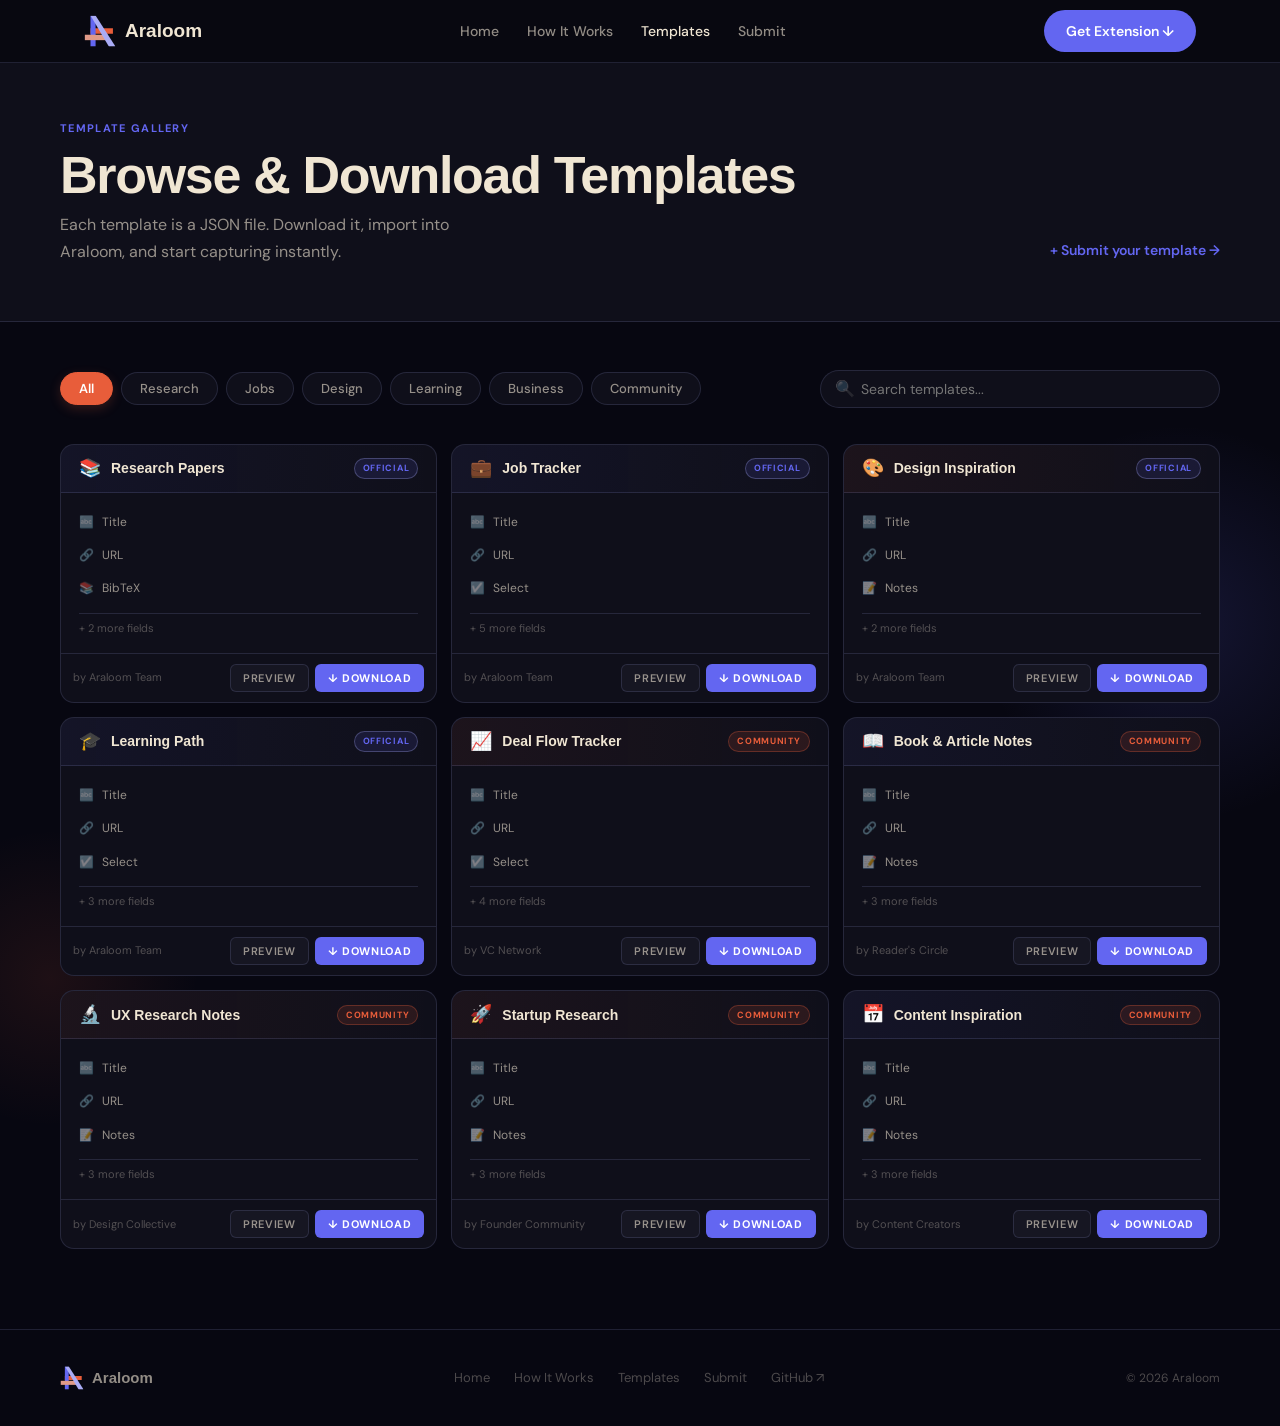
==== commit c70628ac: "Pretty good with dynamic load need to fix dropdown" ====
--- a/gallery.html
+++ b/gallery.html
@@ -67,12 +67,21 @@
       padding: 48px 24px 80px;
     }
 
+    .gallery-controls {
+      display: flex;
+      justify-content: space-between;
+      align-items: center;
+      gap: 20px;
+      margin-bottom: 36px;
+      flex-wrap: wrap;
+    }
+
     .filter-bar {
       display: flex;
       gap: 8px;
       flex-wrap: wrap;
-      margin-bottom: 36px;
-    }
+    }
+
 
     .filter-btn {
       background: var(--surface);
@@ -100,6 +109,42 @@
       box-shadow: 0 4px 12px rgba(232, 93, 58, 0.2);
     }
 
+    .search-wrap {
+      position: relative;
+      min-width: 280px;
+      flex: 1;
+      max-width: 400px;
+    }
+
+    .search-input {
+      width: 100%;
+      background: var(--surface);
+      border: 1px solid var(--border);
+      border-radius: 100px;
+      padding: 9px 18px 9px 40px;
+      font-size: 14px;
+      color: var(--text);
+      font-family: 'DM Sans', sans-serif;
+      transition: all 0.2s;
+    }
+
+    .search-input:focus {
+      outline: none;
+      border-color: var(--indigo-border);
+      box-shadow: 0 0 0 4px var(--indigo-dim);
+    }
+
+    .search-icon {
+      position: absolute;
+      left: 15px;
+      top: 50%;
+      transform: translateY(-50%);
+      color: var(--text-faint);
+      font-size: 16px;
+      pointer-events: none;
+    }
+
+
 
     .template-grid {
       display: grid;
@@ -162,44 +207,125 @@
     }
 
     .card-fields {
-      padding: 12px;
+      padding: 16px 18px;
       display: flex;
       flex-direction: column;
-      gap: 5px;
-      flex: 1;
-    }
-
-    .card-field {
+      gap: 6px;
+      min-height: 100px;
+    }
+
+    .card-field-preview {
+      display: flex;
+      align-items: center;
+      gap: 8px;
+      font-size: 12px;
+      color: var(--text-dim);
+      padding: 4px 0;
+    }
+
+    .card-field-preview i {
+      font-style: normal;
+      opacity: 0.8;
+    }
+
+    .card-fields-more {
+      font-size: 11px;
+      color: var(--text-faint);
+      margin-top: 4px;
+      padding-top: 6px;
+      border-top: 1px solid var(--border);
+    }
+
+    /* Modal Form UI */
+    .modal-form-preview {
+      display: flex;
+      flex-direction: column;
+      gap: 20px;
+      margin-top: 24px;
+    }
+
+    .fake-field {
+      display: flex;
+      flex-direction: column;
+      gap: 8px;
+    }
+
+    .fake-label {
+      font-size: 13px;
+      font-weight: 600;
+      color: var(--text);
+      display: flex;
+      align-items: center;
+      gap: 6px;
+    }
+
+    .fake-label .req {
+      color: var(--orange);
+    }
+
+    .fake-input {
+      height: 38px;
       background: var(--surface2);
       border: 1px solid var(--border);
-      border-radius: 7px;
-      padding: 7px 10px;
+      border-radius: 8px;
+      padding: 0 14px;
+      display: flex;
+      align-items: center;
+      color: var(--text-faint);
+      font-size: 13px;
+    }
+
+    .fake-textarea {
+      height: 80px;
+      background: var(--surface2);
+      border: 1px solid var(--border);
+      border-radius: 8px;
+      padding: 12px 14px;
+      color: var(--text-faint);
+      font-size: 13px;
+    }
+
+    .fake-select {
+      height: 38px;
+      background: var(--surface2);
+      border: 1px solid var(--border);
+      border-radius: 8px;
+      padding: 0 14px;
       display: flex;
       align-items: center;
       justify-content: space-between;
-      gap: 8px;
-    }
-
-    .card-field-label {
+      color: var(--text-faint);
+      font-size: 13px;
+    }
+
+    .fake-tags-container {
+      display: flex;
+      flex-wrap: wrap;
+      gap: 6px;
+      padding: 4px 0;
+    }
+
+    .fake-tag {
+      background: var(--indigo-dim);
+      border: 1px solid var(--indigo-border);
+      color: var(--indigo);
+      padding: 3px 10px;
+      border-radius: 6px;
       font-size: 11px;
-      color: var(--text-dim);
-    }
-
-    .card-field-label .req {
+      font-weight: 600;
+    }
+
+    .fake-auto {
+      font-size: 13px;
       color: var(--orange);
-      margin-left: 2px;
-      font-size: 10px;
-    }
-
-    .field-type-pill {
-      font-size: 9px;
-      font-weight: 700;
-      text-transform: uppercase;
-      letter-spacing: 0.07em;
-      padding: 2px 7px;
-      border-radius: 4px;
-      flex-shrink: 0;
-    }
+      font-style: italic;
+      opacity: 0.8;
+      background: var(--orange-dim);
+      padding: 8px 14px;
+      border-radius: 8px;
+      border: 1px dashed var(--orange-border);
+    }
+
 
     .pill-auto {
       background: var(--orange-dim);
@@ -490,15 +616,23 @@
     <div class="glow-orange" style="bottom:20%; left:-100px;"></div>
     <div class="container" style="position:relative; z-index:1;">
 
-      <div class="filter-bar" id="filter-bar">
-        <button class="filter-btn active" data-tag="all">All</button>
-        <button class="filter-btn" data-tag="research">Research</button>
-        <button class="filter-btn" data-tag="jobs">Jobs</button>
-        <button class="filter-btn" data-tag="design">Design</button>
-        <button class="filter-btn" data-tag="learning">Learning</button>
-        <button class="filter-btn" data-tag="business">Business</button>
-        <button class="filter-btn" data-tag="community">Community</button>
+      <div class="gallery-controls">
+        <div class="filter-bar" id="filter-bar">
+          <button class="filter-btn active" data-tag="all">All</button>
+          <button class="filter-btn" data-tag="research">Research</button>
+          <button class="filter-btn" data-tag="jobs">Jobs</button>
+          <button class="filter-btn" data-tag="design">Design</button>
+          <button class="filter-btn" data-tag="learning">Learning</button>
+          <button class="filter-btn" data-tag="business">Business</button>
+          <button class="filter-btn" data-tag="community">Community</button>
+        </div>
+
+        <div class="search-wrap">
+          <span class="search-icon">🔍</span>
+          <input type="text" id="search-input" class="search-input" placeholder="Search templates...">
+        </div>
       </div>
+
       <div class="template-grid" id="template-grid"></div>
     </div>
   </section>
@@ -557,6 +691,7 @@
     // ─────────────────────────────────────────────────────────────
     let templatesRegistry = [];
     let activeTag = 'all';
+    let searchQuery = '';
 
     function initGallery() {
       // Use the bundled data from templates-data.js
@@ -569,25 +704,27 @@
       }
     }
 
+
     // ─────────────────────────────────────────────────────────────
     // FIELD TYPE → DISPLAY
     // ─────────────────────────────────────────────────────────────
     const TYPE_META = {
-      auto_title: { label: "Auto Title", pill: "pill-auto", icon: "🔤" },
-      auto_url: { label: "Auto URL", pill: "pill-auto", icon: "🔗" },
-      text: { label: "Text", pill: "pill-text", icon: "✏️" },
-      textarea: { label: "Long Text", pill: "pill-textarea", icon: "📝" },
-      tags: { label: "Tags", pill: "pill-tags", icon: "🏷️" },
-      select: { label: "Select", pill: "pill-select", icon: "☑️" },
-      bibtex: { label: "BibTeX", pill: "pill-bibtex", icon: "📚" },
-      date: { label: "Date", pill: "pill-date", icon: "📅" },
-      number: { label: "Number", pill: "pill-number", icon: "🔢" },
-      url: { label: "URL", pill: "pill-url", icon: "🌐" },
+      auto_title: { label: "Title", icon: "🔤" },
+      auto_url: { label: "URL", icon: "🔗" },
+      text: { label: "Text", icon: "✏️" },
+      textarea: { label: "Notes", icon: "📝" },
+      tags: { label: "Tags", icon: "🏷️" },
+      select: { label: "Select", icon: "☑️" },
+      bibtex: { label: "BibTeX", icon: "📚" },
+      date: { label: "Date", icon: "📅" },
+      number: { label: "Number", icon: "🔢" },
+      url: { label: "URL", icon: "🌐" },
     };
 
     function typeMeta(type) {
-      return TYPE_META[type] || { label: type, pill: "pill-default", icon: "⬜" };
-    }
+      return TYPE_META[type] || { label: type, icon: "⬜" };
+    }
+
 
     // ─────────────────────────────────────────────────────────────
     // RENDER CARD
@@ -595,6 +732,14 @@
     function renderCard(t) {
       const isOfficial = t.authorType === 'official';
       
+      const previewHTML = (t.fieldPreview || []).map(type => {
+        const meta = typeMeta(type);
+        return `<div class="card-field-preview"><i>${meta.icon}</i> <span>${meta.label}</span></div>`;
+      }).join('');
+
+      const extra = t.fieldCount - (t.fieldPreview ? t.fieldPreview.length : 0);
+      const moreHTML = extra > 0 ? `<div class="card-fields-more">+ ${extra} more fields</div>` : '';
+
       return `
     <div class="template-card" data-id="${t.id}" data-category="${t.category}" data-authortype="${t.authorType}">
       <div class="card-thumb" style="background:linear-gradient(90deg, ${t.color}10, transparent);">
@@ -602,9 +747,9 @@
         <span class="card-name">${t.name}</span>
         <span class="card-badge ${isOfficial ? 'official' : ''}">${isOfficial ? 'Official' : 'Community'}</span>
       </div>
-      <div class="card-fields" style="padding: 24px; text-align: center; color: var(--text-dim); font-size: 13px;">
-         <div style="font-size: 24px; margin-bottom: 8px; opacity: 0.5;">📋</div>
-         ${t.fieldCount} fields in this template
+      <div class="card-fields">
+         ${previewHTML}
+         ${moreHTML}
       </div>
       <div class="card-footer">
         <span class="card-author">by ${t.author}</span>
@@ -617,23 +762,51 @@
   `;
     }
 
+
     // ─────────────────────────────────────────────────────────────
     // FILTER + RENDER
     // ─────────────────────────────────────────────────────────────
     function renderGrid() {
       const grid = document.getElementById('template-grid');
       let filtered = templatesRegistry;
+
+      // Filter by Category
       if (activeTag === 'community') {
-        filtered = templatesRegistry.filter(t => t.authorType === 'community');
+        filtered = filtered.filter(t => t.authorType === 'community');
       } else if (activeTag !== 'all') {
-        filtered = templatesRegistry.filter(t => t.category === activeTag);
+        filtered = filtered.filter(t => t.category === activeTag);
+      }
+
+      // Filter by Search Query
+      if (searchQuery) {
+        const q = searchQuery.toLowerCase();
+        filtered = filtered.filter(t => 
+          t.name.toLowerCase().includes(q) || 
+          t.description.toLowerCase().includes(q) ||
+          t.category.toLowerCase().includes(q)
+        );
       }
       
       if (filtered.length === 0) {
-        grid.innerHTML = '<div class="empty-state">No templates in this category yet. <a href="submit.html" style="color:var(--indigo);">Submit one →</a></div>';
+        grid.innerHTML = `
+          <div class="empty-state" style="grid-column: 1 / -1; padding: 60px 20px;">
+            <div style="font-size: 40px; margin-bottom: 16px; opacity: 0.5;">🔍</div>
+            <h3 style="margin-bottom: 8px;">No templates found</h3>
+            <p style="color: var(--text-faint);">Try adjusting your search or filter to find what you're looking for.</p>
+            <button class="btn-ghost" style="margin-top: 20px;" onclick="resetFilters()">Clear all filters</button>
+          </div>
+        `;
       } else {
         grid.innerHTML = filtered.map(renderCard).join('');
       }
+    }
+
+    function resetFilters() {
+      activeTag = 'all';
+      searchQuery = '';
+      document.getElementById('search-input').value = '';
+      document.querySelectorAll('.filter-btn').forEach(b => b.classList.toggle('active', b.dataset.tag === 'all'));
+      renderGrid();
     }
 
     document.getElementById('filter-bar').addEventListener('click', e => {
@@ -643,6 +816,12 @@
       document.querySelectorAll('.filter-btn').forEach(b => b.classList.toggle('active', b.dataset.tag === activeTag));
       renderGrid();
     });
+
+    document.getElementById('search-input').addEventListener('input', e => {
+      searchQuery = e.target.value;
+      renderGrid();
+    });
+
 
     // ─────────────────────────────────────────────────────────────
     // MODAL — Bundle-based
@@ -663,25 +842,43 @@
       document.getElementById('modal-category').textContent = registryEntry.category.charAt(0).toUpperCase() + registryEntry.category.slice(1);
       document.getElementById('modal-field-count').textContent = `${t.fieldSchema.length} fields`;
 
-      document.getElementById('modal-fields').innerHTML = t.fieldSchema.map(f => {
-        const meta = typeMeta(f.type);
-        const subInfo = f.subFields ? `<div class="modal-field-hint">Sub-fields: ${f.subFields.join(', ')}</div>` : '';
-        const optInfo = f.options ? `<div class="modal-field-hint">Options: ${f.options.join(' · ')}</div>` : '';
-        const phInfo = f.placeholder ? `<div class="modal-field-hint">e.g. "${f.placeholder}"</div>` : '';
-        return `
-          <div class="modal-field">
-            <div class="modal-field-left">
-              <div class="modal-field-name">${meta.icon} ${f.label}</div>
-              ${subInfo}${optInfo}${phInfo}
-            </div>
-            <div class="modal-field-right">
-              ${f.required ? '<span class="req-dot">Required</span>' : ''}
-              <span class="field-type-pill ${meta.pill}">${meta.label}</span>
-            </div>
-          </div>
-        `;
-      }).join('');
-    }
+      document.getElementById('modal-fields').innerHTML = `
+        <div class="modal-form-preview">
+          ${t.fieldSchema.map(f => {
+            const meta = typeMeta(f.type);
+            let visual = '';
+
+            if (f.type === 'auto_title') {
+              visual = `<div class="fake-auto">🔤 (Auto-filled Page Title)</div>`;
+            } else if (f.type === 'auto_url') {
+              visual = `<div class="fake-auto">🔗 (Auto-filled URL)</div>`;
+            } else if (f.type === 'textarea') {
+              visual = `<div class="fake-textarea">${f.placeholder || '...'}</div>`;
+            } else if (f.type === 'select') {
+              visual = `<div class="fake-select"><span>Select Option...</span> <span>▼</span></div>`;
+            } else if (f.type === 'tags') {
+              visual = `<div class="fake-tags-container"><div class="fake-tag">tag1</div><div class="fake-tag">tag2</div></div>`;
+            } else if (f.type === 'date') {
+              visual = `<div class="fake-input">📅 Pick Date</div>`;
+            } else if (f.type === 'number') {
+              visual = `<div class="fake-input">🔢 123</div>`;
+            } else {
+              visual = `<div class="fake-input">${f.placeholder || '...'}</div>`;
+            }
+
+            return `
+              <div class="fake-field">
+                <div class="fake-label">
+                  ${f.label} ${f.required ? '<span class="req">*</span>' : ''}
+                </div>
+                ${visual}
+              </div>
+            `;
+          }).join('')}
+        </div>
+      `;
+    }
+
 
     document.getElementById('modal-close').onclick = () => document.getElementById('modal-overlay').classList.remove('open');
     document.getElementById('modal-overlay').addEventListener('click', e => {
